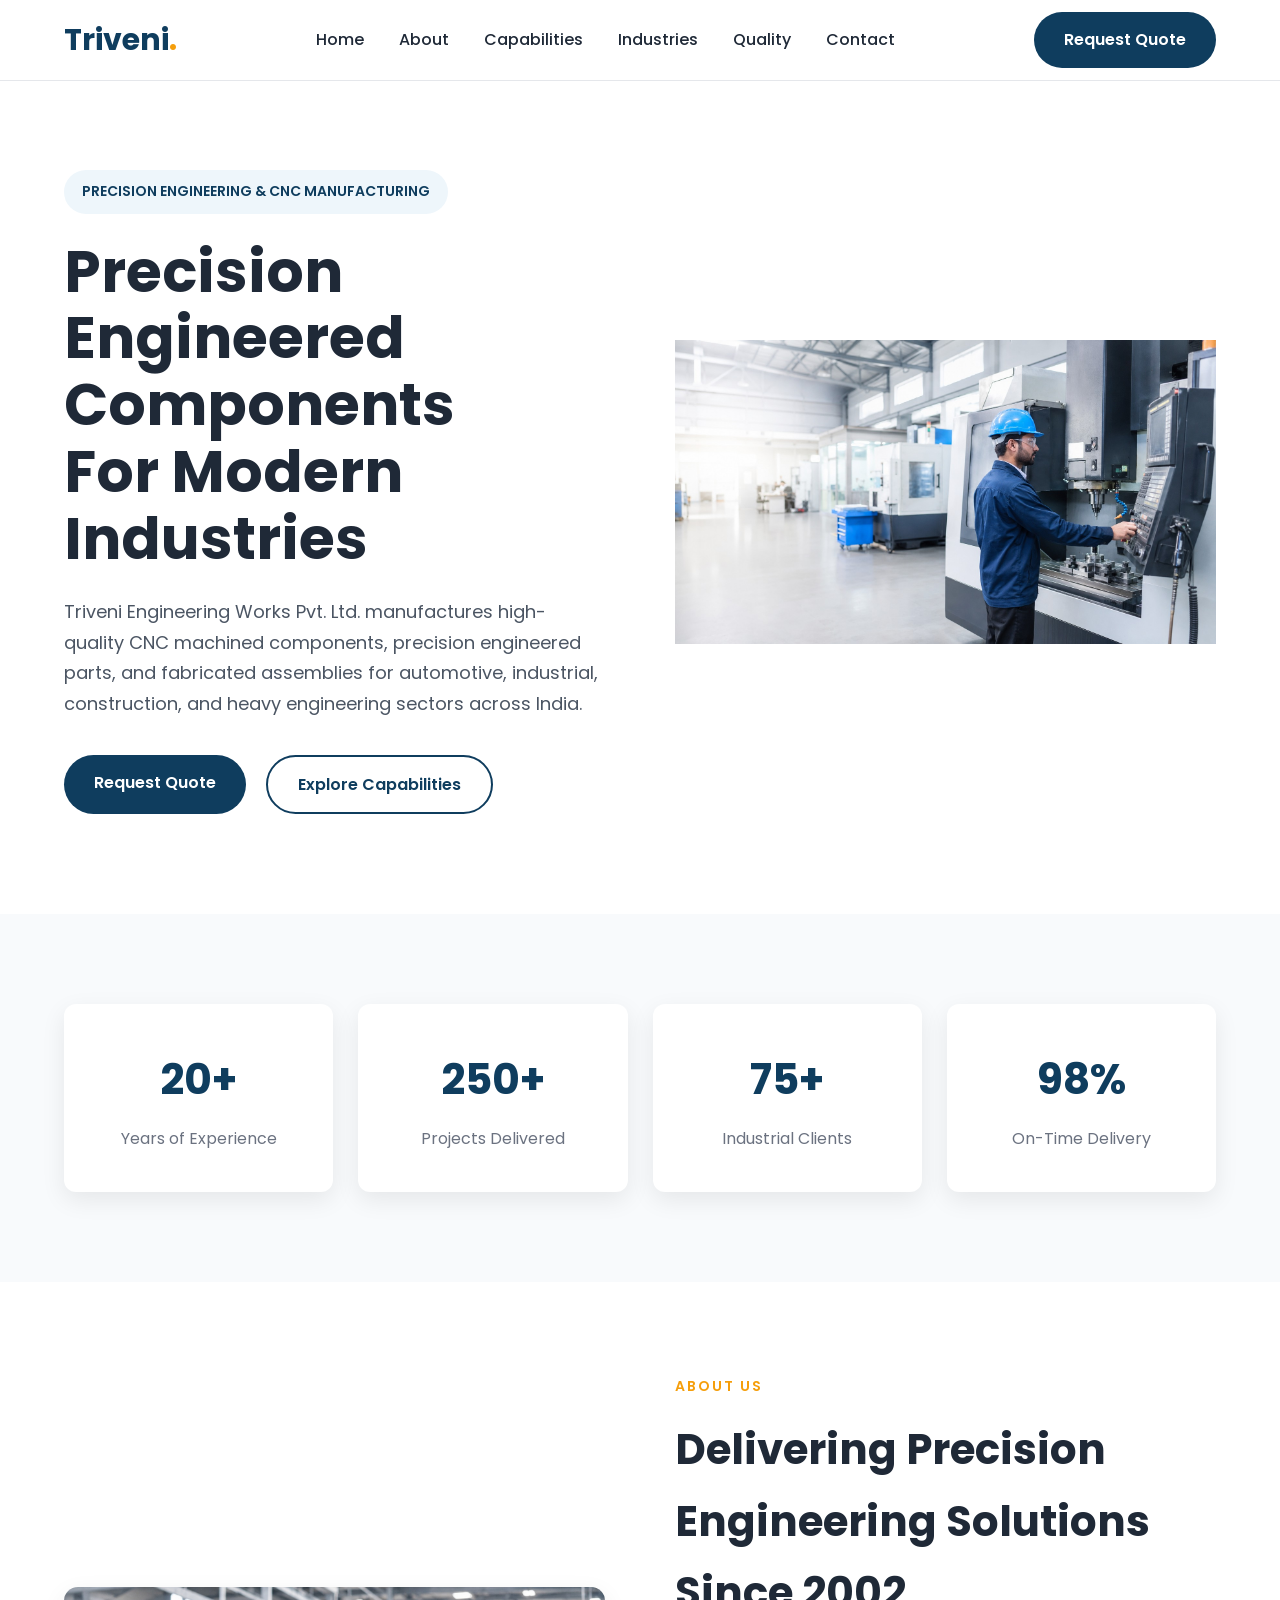
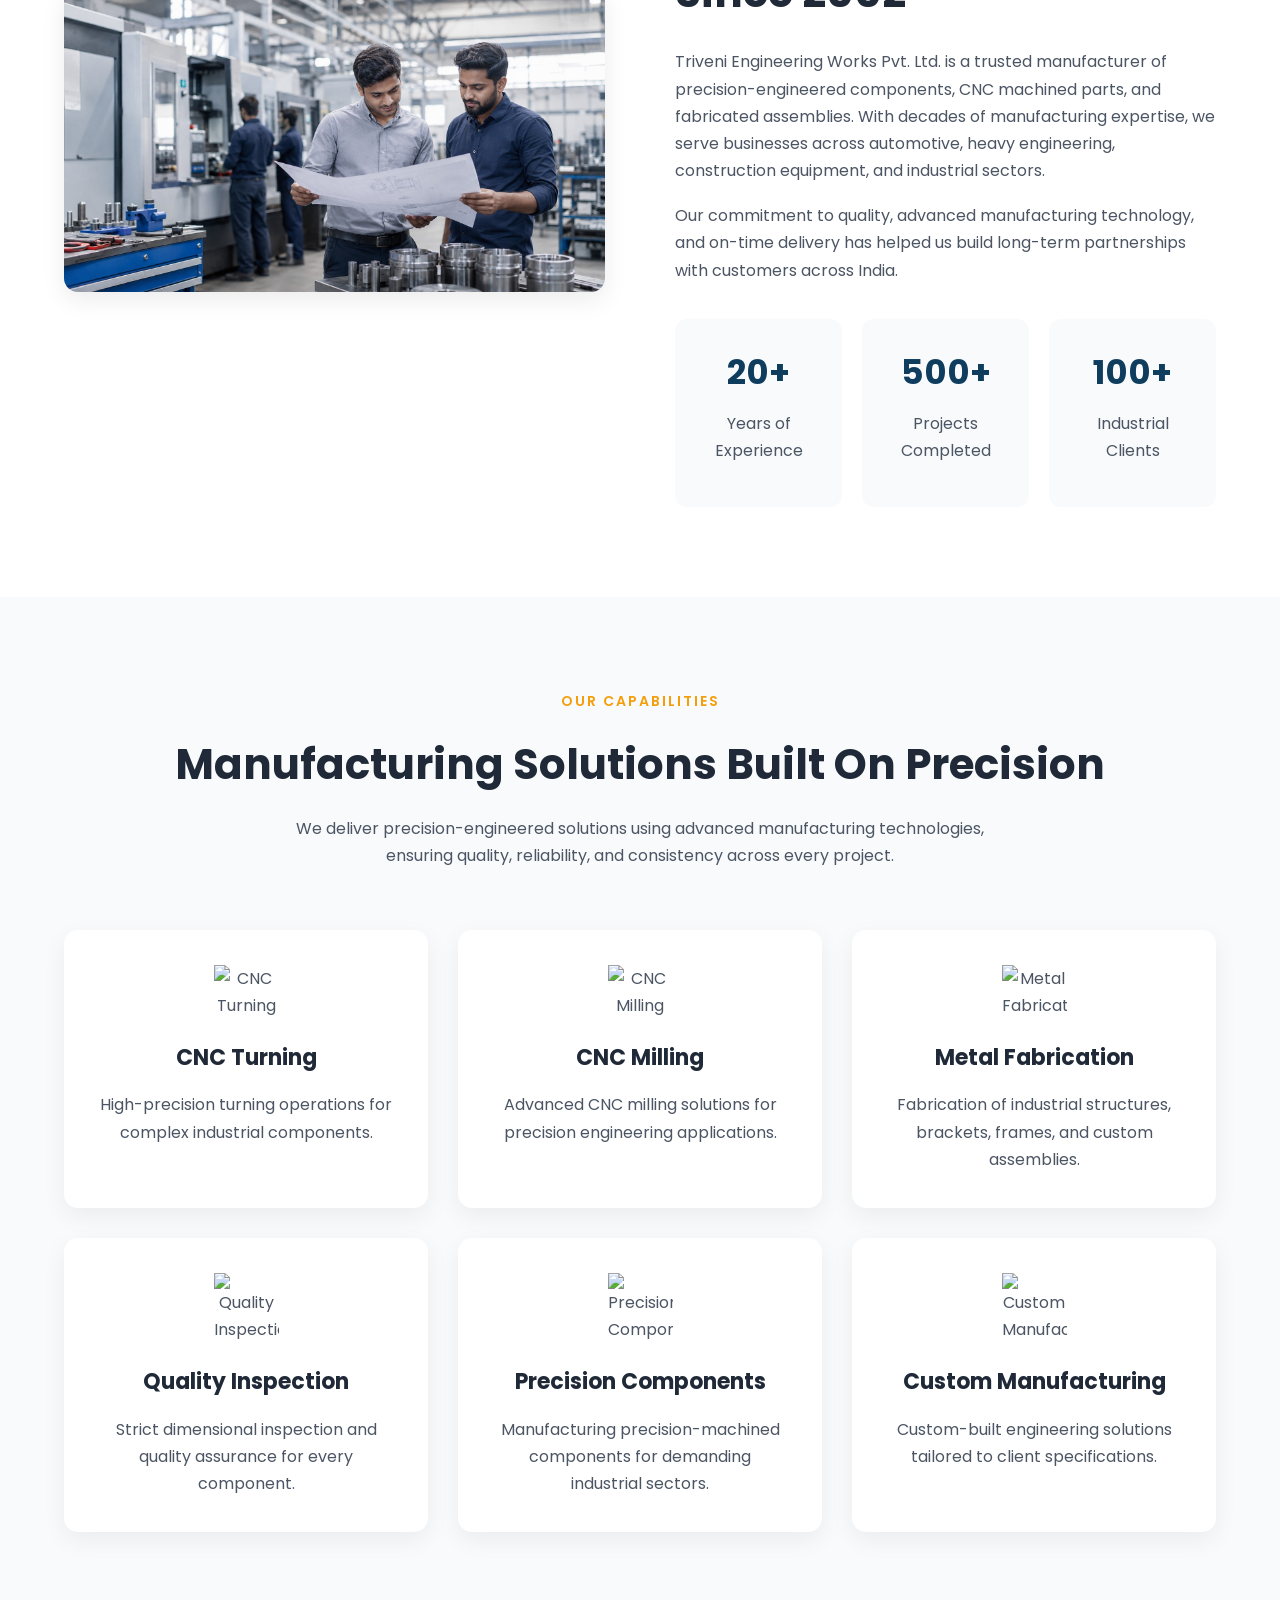
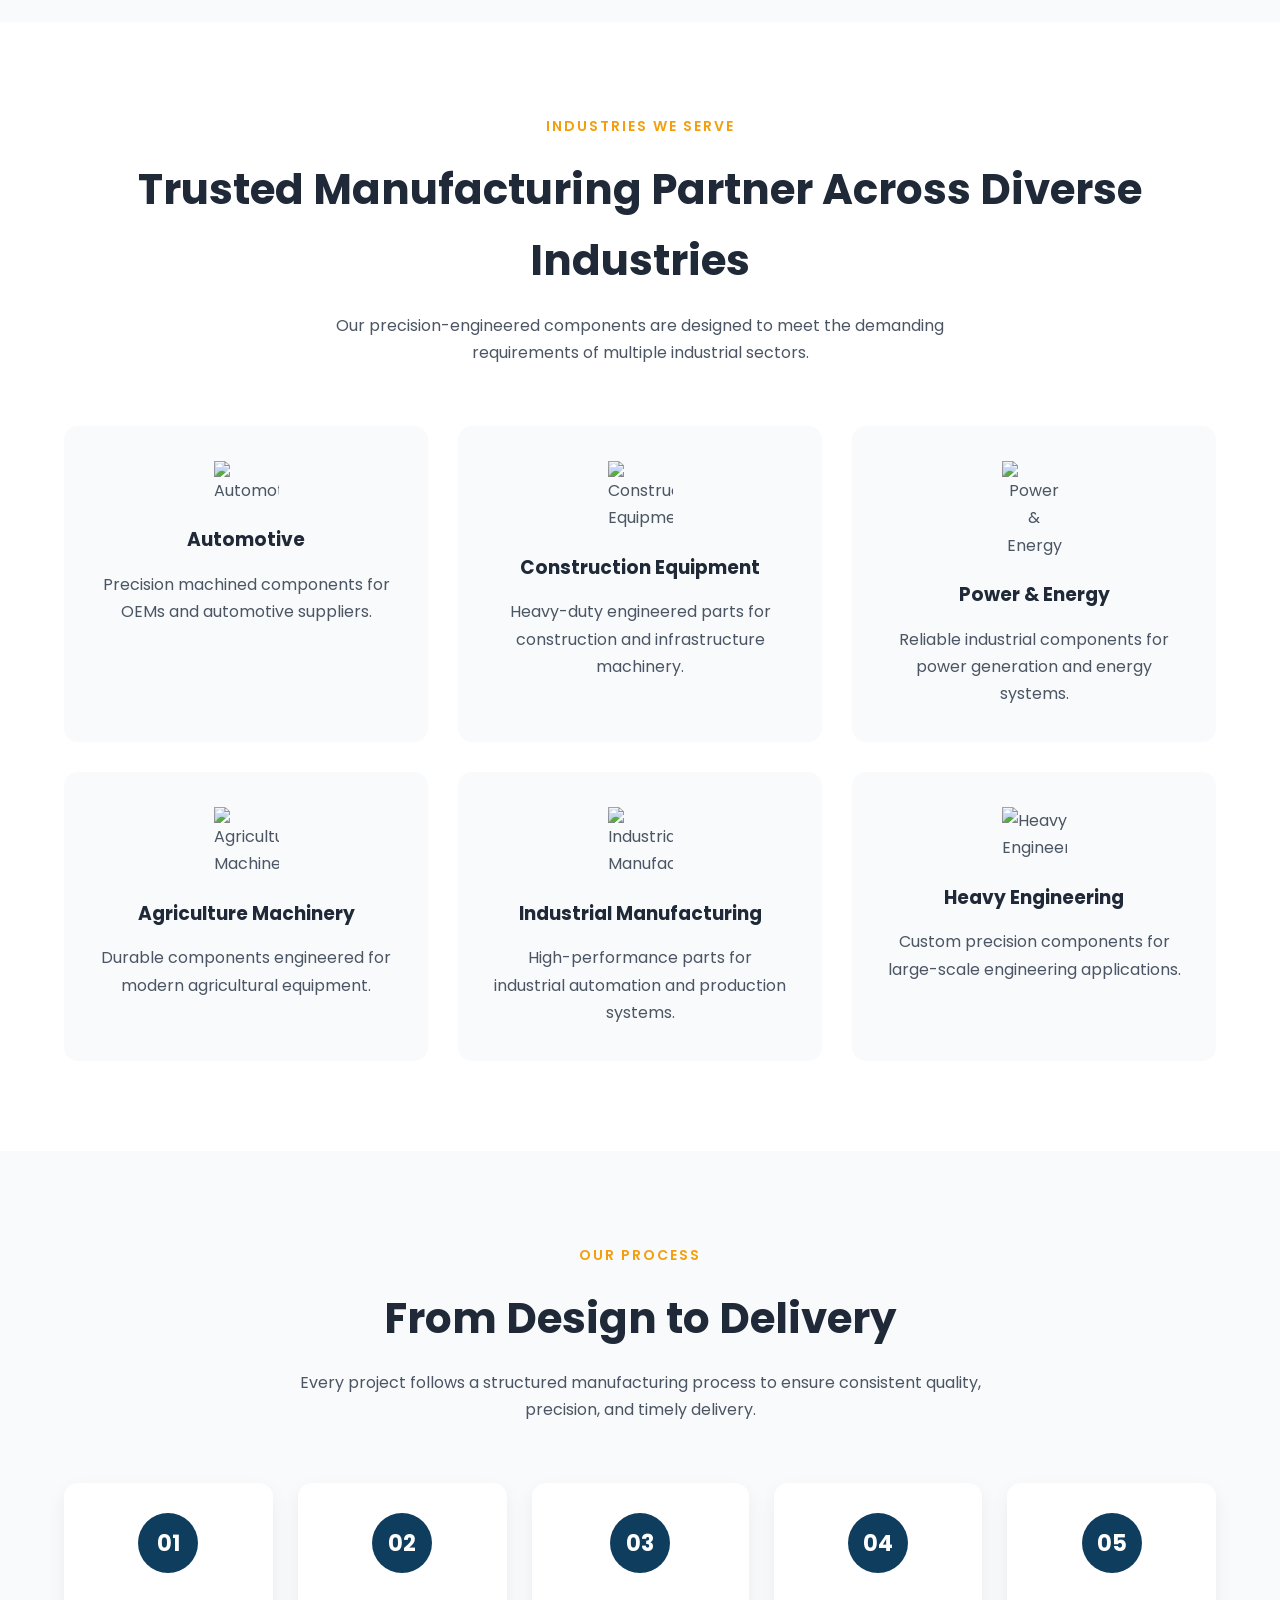
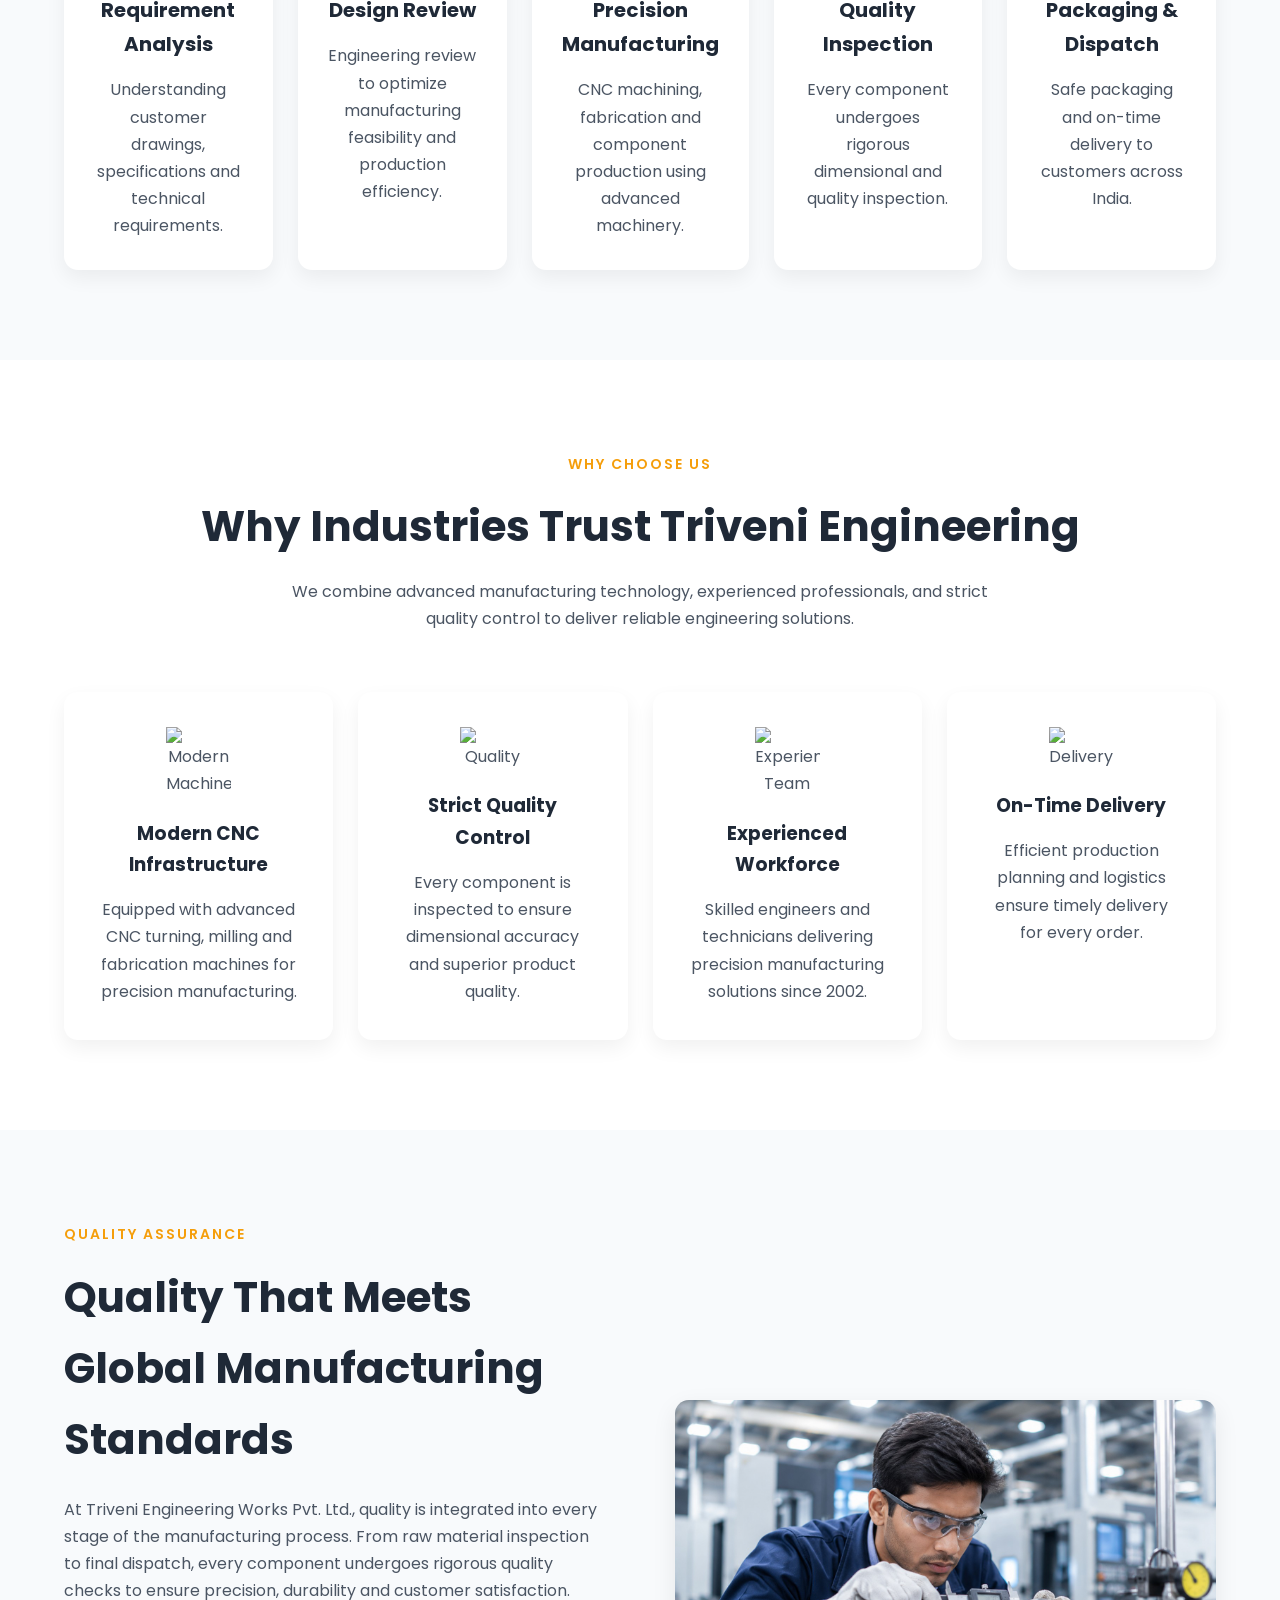
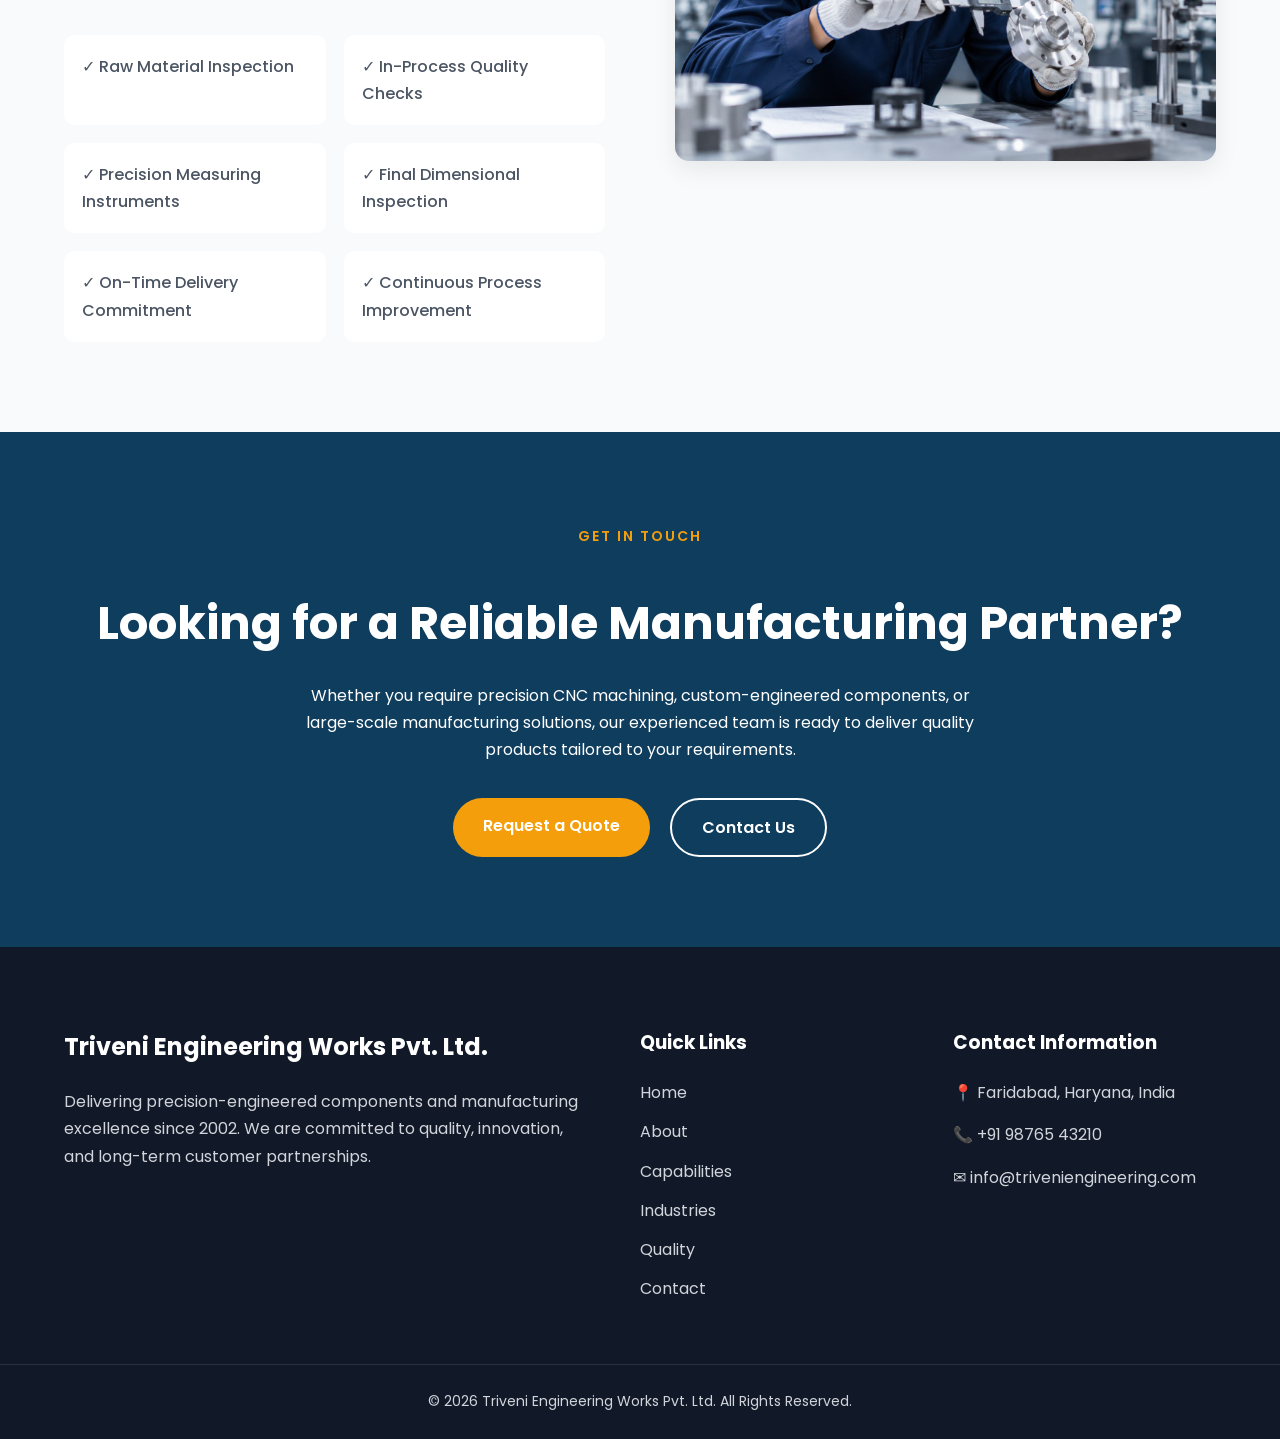
==== index.html @ db45e3f2 "Initial commit: project structure and homepage" ====
<!DOCTYPE html>
<html lang="en">

<head>

    <meta charset="UTF-8">
    <meta name="viewport" content="width=device-width, initial-scale=1.0">

    <title>Triveni Engineering Works Pvt. Ltd.</title>

    <link rel="stylesheet" href="css/variables.css">
    <link rel="stylesheet" href="css/style.css">
    <link rel="stylesheet" href="css/responsive.css">

    <link rel="preconnect" href="https://fonts.googleapis.com">
    <link rel="preconnect" href="https://fonts.gstatic.com" crossorigin>

    <link href="https://fonts.googleapis.com/css2?family=Poppins:wght@300;400;500;600;700;800&display=swap"
        rel="stylesheet">

</head>

<body>

    <!-- ================= NAVBAR ================= -->

    <header>

        <nav class="container navbar">

            <a href="#" class="logo">

                Triveni<span>.</span>

            </a>

            <ul class="nav-links">

                <li><a href="#">Home</a></li>

                <li><a href="#">About</a></li>

                <li><a href="#">Capabilities</a></li>

                <li><a href="#">Industries</a></li>

                <li><a href="#">Quality</a></li>

                <li><a href="#">Contact</a></li>

            </ul>

            <a href="#" class="btn">

                Request Quote

            </a>

        </nav>

    </header>

    <!-- ================= HERO ================= -->

    <section class="hero">

        <div class="container hero-container">

            <div class="hero-left">

                <span class="hero-tag">

                    PRECISION ENGINEERING & CNC MANUFACTURING

                </span>

                <h1>

                    Precision Engineered Components
                    <br>
                    For Modern Industries

                </h1>

                <p>

                    Triveni Engineering Works Pvt. Ltd. manufactures high-quality CNC machined components, precision engineered parts, and fabricated assemblies for automotive, industrial, construction, and heavy engineering sectors across India.

                </p>

                <div class="hero-buttons">

                    <a href="#" class="btn">

                        Request Quote

                    </a>

                    <a href="#" class="btn-outline">

                        Explore Capabilities

                    </a>

                </div>

            </div>

            <div class="hero-right">

                <img src="assets/images/hero.jpeg"
                    alt="Manufacturing Illustration">

            </div>

        </div>

    </section>
        <!-- ================= COMPANY STATS ================= -->

    <section class="stats">

        <div class="container">

            <div class="stats-grid">

                <div class="stat-card">

                    <h2>20+</h2>

                    <p>Years of Experience</p>

                </div>

                <div class="stat-card">

                    <h2>250+</h2>

                    <p>Projects Delivered</p>

                </div>

                <div class="stat-card">

                    <h2>75+</h2>

                    <p>Industrial Clients</p>

                </div>

                <div class="stat-card">

                    <h2>98%</h2>

                    <p>On-Time Delivery</p>

                </div>

            </div>

        </div>

    </section>
        <!-- ================= ABOUT ================= -->

    <section class="about">

        <div class="container about-container">

            <div class="about-image">

                <img src="assets/images/about.jpeg"
                    alt="Manufacturing Facility">

            </div>

            <div class="about-content">

                <span class="section-tag">

                    ABOUT US

                </span>

                <h2>

                    Delivering Precision Engineering Solutions Since 2002

                </h2>

                <p>

                    Triveni Engineering Works Pvt. Ltd. is a trusted manufacturer of precision-engineered components,
                    CNC machined parts, and fabricated assemblies. With decades of manufacturing expertise, we serve
                    businesses across automotive, heavy engineering, construction equipment, and industrial sectors.

                </p>

                <p>

                    Our commitment to quality, advanced manufacturing technology, and on-time delivery has helped us
                    build long-term partnerships with customers across India.

                </p>

                <div class="about-highlights">

                    <div class="highlight">

                        <h3>20+</h3>

                        <p>Years of Experience</p>

                    </div>

                    <div class="highlight">

                        <h3>500+</h3>

                        <p>Projects Completed</p>

                    </div>

                    <div class="highlight">

                        <h3>100+</h3>

                        <p>Industrial Clients</p>

                    </div>

                </div>

            </div>

        </div>

    </section>
        <!-- ================= CAPABILITIES ================= -->

    <section class="capabilities">

        <div class="container">

            <div class="section-heading">

                <span class="section-tag">

                    OUR CAPABILITIES

                </span>

                <h2>

                    Manufacturing Solutions Built On Precision

                </h2>

                <p>

                    We deliver precision-engineered solutions using advanced manufacturing technologies,
                    ensuring quality, reliability, and consistency across every project.

                </p>

            </div>

            <div class="capability-grid">

                <div class="capability-card">

                    <img src="assets/icons/cnc.svg" alt="CNC Turning">

                    <h3>CNC Turning</h3>

                    <p>

                        High-precision turning operations for complex industrial components.

                    </p>

                </div>

                <div class="capability-card">

                    <img src="assets/icons/milling.svg" alt="CNC Milling">

                    <h3>CNC Milling</h3>

                    <p>

                        Advanced CNC milling solutions for precision engineering applications.

                    </p>

                </div>

                <div class="capability-card">

                    <img src="assets/icons/fabrication.svg" alt="Metal Fabrication">

                    <h3>Metal Fabrication</h3>

                    <p>

                        Fabrication of industrial structures, brackets, frames, and custom assemblies.

                    </p>

                </div>

                <div class="capability-card">

                    <img src="assets/icons/inspection.svg" alt="Quality Inspection">

                    <h3>Quality Inspection</h3>

                    <p>

                        Strict dimensional inspection and quality assurance for every component.

                    </p>

                </div>

                <div class="capability-card">

                    <img src="assets/icons/components.svg" alt="Precision Components">

                    <h3>Precision Components</h3>

                    <p>

                        Manufacturing precision-machined components for demanding industrial sectors.

                    </p>

                </div>

                <div class="capability-card">

                    <img src="assets/icons/custom.svg" alt="Custom Manufacturing">

                    <h3>Custom Manufacturing</h3>

                    <p>

                        Custom-built engineering solutions tailored to client specifications.

                    </p>

                </div>

            </div>

        </div>

    </section>
        <!-- ================= INDUSTRIES ================= -->

    <section class="industries">

        <div class="container">

            <div class="section-heading">

                <span class="section-tag">

                    INDUSTRIES WE SERVE

                </span>

                <h2>

                    Trusted Manufacturing Partner Across Diverse Industries

                </h2>

                <p>

                    Our precision-engineered components are designed to meet the demanding requirements of multiple industrial sectors.

                </p>

            </div>

            <div class="industry-grid">

                <div class="industry-card">

                    <img src="assets/icons/automotive.svg" alt="Automotive">

                    <h3>Automotive</h3>

                    <p>

                        Precision machined components for OEMs and automotive suppliers.

                    </p>

                </div>

                <div class="industry-card">

                    <img src="assets/icons/construction.svg" alt="Construction Equipment">

                    <h3>Construction Equipment</h3>

                    <p>

                        Heavy-duty engineered parts for construction and infrastructure machinery.

                    </p>

                </div>

                <div class="industry-card">

                    <img src="assets/icons/power.svg" alt="Power & Energy">

                    <h3>Power & Energy</h3>

                    <p>

                        Reliable industrial components for power generation and energy systems.

                    </p>

                </div>

                <div class="industry-card">

                    <img src="assets/icons/agriculture.svg" alt="Agriculture Machinery">

                    <h3>Agriculture Machinery</h3>

                    <p>

                        Durable components engineered for modern agricultural equipment.

                    </p>

                </div>

                <div class="industry-card">

                    <img src="assets/icons/industrial.svg" alt="Industrial Manufacturing">

                    <h3>Industrial Manufacturing</h3>

                    <p>

                        High-performance parts for industrial automation and production systems.

                    </p>

                </div>

                <div class="industry-card">

                    <img src="assets/icons/engineering.svg" alt="Heavy Engineering">

                    <h3>Heavy Engineering</h3>

                    <p>

                        Custom precision components for large-scale engineering applications.

                    </p>

                </div>

            </div>

        </div>

    </section>
        <!-- ================= MANUFACTURING PROCESS ================= -->

    <section class="process">

        <div class="container">

            <div class="section-heading">

                <span class="section-tag">

                    OUR PROCESS

                </span>

                <h2>

                    From Design to Delivery

                </h2>

                <p>

                    Every project follows a structured manufacturing process to ensure consistent quality, precision, and timely delivery.

                </p>

            </div>

            <div class="process-grid">

                <div class="process-card">

                    <div class="process-number">

                        01

                    </div>

                    <h3>

                        Requirement Analysis

                    </h3>

                    <p>

                        Understanding customer drawings, specifications and technical requirements.

                    </p>

                </div>

                <div class="process-card">

                    <div class="process-number">

                        02

                    </div>

                    <h3>

                        Design Review

                    </h3>

                    <p>

                        Engineering review to optimize manufacturing feasibility and production efficiency.

                    </p>

                </div>

                <div class="process-card">

                    <div class="process-number">

                        03

                    </div>

                    <h3>

                        Precision Manufacturing

                    </h3>

                    <p>

                        CNC machining, fabrication and component production using advanced machinery.

                    </p>

                </div>

                <div class="process-card">

                    <div class="process-number">

                        04

                    </div>

                    <h3>

                        Quality Inspection

                    </h3>

                    <p>

                        Every component undergoes rigorous dimensional and quality inspection.

                    </p>

                </div>

                <div class="process-card">

                    <div class="process-number">

                        05

                    </div>

                    <h3>

                        Packaging & Dispatch

                    </h3>

                    <p>

                        Safe packaging and on-time delivery to customers across India.

                    </p>

                </div>

            </div>

        </div>

    </section>
        <!-- ================= WHY CHOOSE TRIVENI ================= -->

    <section class="why-choose">

        <div class="container">

            <div class="section-heading">

                <span class="section-tag">

                    WHY CHOOSE US

                </span>

                <h2>

                    Why Industries Trust Triveni Engineering

                </h2>

                <p>

                    We combine advanced manufacturing technology, experienced professionals,
                    and strict quality control to deliver reliable engineering solutions.

                </p>

            </div>

            <div class="why-grid">

                <div class="why-card">

                    <img src="assets/icons/cnc-machine.svg" alt="Modern Machinery">

                    <h3>Modern CNC Infrastructure</h3>

                    <p>

                        Equipped with advanced CNC turning, milling and fabrication machines
                        for precision manufacturing.

                    </p>

                </div>

                <div class="why-card">

                    <img src="assets/icons/quality.svg" alt="Quality">

                    <h3>Strict Quality Control</h3>

                    <p>

                        Every component is inspected to ensure dimensional accuracy
                        and superior product quality.

                    </p>

                </div>

                <div class="why-card">

                    <img src="assets/icons/team.svg" alt="Experienced Team">

                    <h3>Experienced Workforce</h3>

                    <p>

                        Skilled engineers and technicians delivering precision
                        manufacturing solutions since 2002.

                    </p>

                </div>

                <div class="why-card">

                    <img src="assets/icons/delivery.svg" alt="Delivery">

                    <h3>On-Time Delivery</h3>

                    <p>

                        Efficient production planning and logistics ensure timely
                        delivery for every order.

                    </p>

                </div>

            </div>

        </div>

    </section>
        <!-- ================= QUALITY ASSURANCE ================= -->

    <section class="quality">

        <div class="container quality-container">

            <div class="quality-content">

                <span class="section-tag">

                    QUALITY ASSURANCE

                </span>

                <h2>

                    Quality That Meets Global Manufacturing Standards

                </h2>

                <p>

                    At Triveni Engineering Works Pvt. Ltd., quality is integrated into every stage of the manufacturing process. From raw material inspection to final dispatch, every component undergoes rigorous quality checks to ensure precision, durability and customer satisfaction.

                </p>

                <div class="quality-list">

                    <div class="quality-item">

                        ✓ Raw Material Inspection

                    </div>

                    <div class="quality-item">

                        ✓ In-Process Quality Checks

                    </div>

                    <div class="quality-item">

                        ✓ Precision Measuring Instruments

                    </div>

                    <div class="quality-item">

                        ✓ Final Dimensional Inspection

                    </div>

                    <div class="quality-item">

                        ✓ On-Time Delivery Commitment

                    </div>

                    <div class="quality-item">

                        ✓ Continuous Process Improvement

                    </div>

                </div>

            </div>

            <div class="quality-image">

                <img src="assets/images/quality.jpeg"
                    alt="Quality Inspection">

            </div>

        </div>

    </section>
        <!-- ================= CALL TO ACTION ================= -->

    <section class="cta">

        <div class="container">

            <div class="cta-content">

                <span class="section-tag">

                    GET IN TOUCH

                </span>

                <h2>

                    Looking for a Reliable Manufacturing Partner?

                </h2>

                <p>

                    Whether you require precision CNC machining, custom-engineered components, or large-scale manufacturing solutions, our experienced team is ready to deliver quality products tailored to your requirements.

                </p>

                <div class="cta-buttons">

                    <a href="#" class="btn">

                        Request a Quote

                    </a>

                    <a href="#" class="btn-outline">

                        Contact Us

                    </a>

                </div>

            </div>

        </div>

    </section>
        <!-- ================= FOOTER ================= -->

    <footer>

        <div class="container footer-container">

            <div class="footer-about">

                <h2>

                    Triveni Engineering Works Pvt. Ltd.

                </h2>

                <p>

                    Delivering precision-engineered components and manufacturing excellence since 2002. We are committed to quality, innovation, and long-term customer partnerships.

                </p>

            </div>

            <div class="footer-links">

                <h3>

                    Quick Links

                </h3>

                <ul>

                    <li><a href="#">Home</a></li>

                    <li><a href="#">About</a></li>

                    <li><a href="#">Capabilities</a></li>

                    <li><a href="#">Industries</a></li>

                    <li><a href="#">Quality</a></li>

                    <li><a href="#">Contact</a></li>

                </ul>

            </div>

            <div class="footer-contact">

                <h3>

                    Contact Information

                </h3>

                <p>

                    📍 Faridabad, Haryana, India

                </p>

                <p>

                    📞 +91 98765 43210

                </p>

                <p>

                    ✉ info@triveniengineering.com

                </p>

            </div>

        </div>

        <div class="footer-bottom">

            <p>

                © 2026 Triveni Engineering Works Pvt. Ltd. All Rights Reserved.

            </p>

        </div>

    </footer>

    <script src="js/script.js"></script>
    <script src="js/animations.js"></script>

</body>

</html>

</body>

</html>
---- css/variables.css ----
:root{

    /* Colors */

    --primary:#0F3D5E;

    --secondary:#1F2937;

    --accent:#F59E0B;

    --light:#F8FAFC;

    --white:#FFFFFF;

    --text:#4B5563;

    --border:#E5E7EB;

    /* Typography */

    --font:'Poppins',sans-serif;

    /* Container */

    --container-width:1200px;

    /* Spacing */

    --section-padding:100px 0;

    /* Radius */

    --radius:14px;

    /* Shadow */

    --shadow:0 10px 30px rgba(0,0,0,.08);

    /* Transition */

    --transition:.35s ease;

}
---- css/style.css ----
*{
    margin:0;
    padding:0;
    box-sizing:border-box;
}

html{
    scroll-behavior:smooth;
}

body{
    font-family:"Poppins",sans-serif;
    background:#fff;
    color:#4b5563;
    line-height:1.7;
}

img{
    width:100%;
    display:block;
}

a{
    text-decoration:none;
}

ul{
    list-style:none;
}

.container{
    width:90%;
    max-width:1200px;
    margin:auto;
}

section{
    padding:90px 0;
}

.section-tag{
    color:#f59e0b;
    font-size:14px;
    font-weight:600;
    letter-spacing:2px;
    text-transform:uppercase;
    display:inline-block;
    margin-bottom:15px;
}

.section-heading{
    text-align:center;
    margin-bottom:60px;
}

.section-heading h2{
    font-size:42px;
    color:#1f2937;
    margin-bottom:15px;
}

.section-heading p{
    max-width:700px;
    margin:auto;
}

header{
    position:fixed;
    top:0;
    left:0;
    width:100%;
    background:#fff;
    border-bottom:1px solid #e5e7eb;
    z-index:1000;
}

.navbar{
    height:80px;
    display:flex;
    justify-content:space-between;
    align-items:center;
}

.logo{
    font-size:30px;
    font-weight:700;
    color:#0f3d5e;
}

.logo span{
    color:#f59e0b;
}

.nav-links{
    display:flex;
    gap:35px;
}

.nav-links a{
    color:#1f2937;
    font-weight:500;
    transition:.3s;
}

.nav-links a:hover{
    color:#0f3d5e;
}

.btn{
    display:inline-block;
    padding:14px 30px;
    background:#0f3d5e;
    color:#fff;
    border-radius:40px;
    transition:.3s;
    font-weight:600;
}

.btn:hover{
    background:#0b2e46;
}

.btn-outline{
    display:inline-block;
    padding:14px 30px;
    border:2px solid #0f3d5e;
    color:#0f3d5e;
    border-radius:40px;
    transition:.3s;
    font-weight:600;
}

.btn-outline:hover{
    background:#0f3d5e;
    color:#fff;
}

.hero{
    padding:170px 0 100px;
}

.hero-container{
    display:grid;
    grid-template-columns:repeat(2,1fr);
    gap:70px;
    align-items:center;
}

.hero-tag{
    display:inline-block;
    padding:10px 18px;
    background:#eef6fb;
    color:#0f3d5e;
    border-radius:30px;
    font-size:14px;
    font-weight:600;
    margin-bottom:25px;
}

.hero h1{
    font-size:58px;
    line-height:1.15;
    color:#1f2937;
    margin-bottom:25px;
}

.hero p{
    font-size:18px;
    margin-bottom:35px;
}

.hero-buttons{
    display:flex;
    gap:20px;
}

.hero-right{
    display:flex;
    justify-content:center;
}

.hero-right img{
    max-width:560px;
}

.stats{
    background:#f8fafc;
}

.stats-grid{
    display:grid;
    grid-template-columns:repeat(4,1fr);
    gap:25px;
}

.stat-card{
    background:#fff;
    padding:40px;
    text-align:center;
    border-radius:12px;
    box-shadow:0 8px 25px rgba(0,0,0,.08);
}

.stat-card h2{
    color:#0f3d5e;
    font-size:42px;
    margin-bottom:10px;
}

.stat-card p{
    color:#6b7280;
}
.about{
    background:#fff;
}

.about-container{
    display:grid;
    grid-template-columns:repeat(2,1fr);
    gap:70px;
    align-items:center;
}

.about-image img{
    border-radius:14px;
    box-shadow:0 8px 25px rgba(0,0,0,.08);
}

.about-content h2{
    font-size:42px;
    color:#1f2937;
    margin-bottom:20px;
}

.about-content p{
    margin-bottom:18px;
}

.about-highlights{
    display:grid;
    grid-template-columns:repeat(3,1fr);
    gap:20px;
    margin-top:35px;
}

.highlight{
    background:#f8fafc;
    padding:25px;
    border-radius:12px;
    text-align:center;
}

.highlight h3{
    font-size:34px;
    color:#0f3d5e;
    margin-bottom:8px;
}

.capabilities{
    background:#f8fafc;
}

.capability-grid{
    display:grid;
    grid-template-columns:repeat(3,1fr);
    gap:30px;
}

.capability-card{
    background:#fff;
    padding:35px;
    border-radius:14px;
    text-align:center;
    transition:.3s;
    box-shadow:0 8px 25px rgba(0,0,0,.06);
}

.capability-card:hover{
    transform:translateY(-8px);
}

.capability-card img{
    width:65px;
    margin:0 auto 20px;
}

.capability-card h3{
    color:#1f2937;
    margin-bottom:15px;
    font-size:22px;
}

.industries{
    background:#fff;
}

.industry-grid{
    display:grid;
    grid-template-columns:repeat(3,1fr);
    gap:30px;
}

.industry-card{
    background:#f8fafc;
    padding:35px;
    border-radius:14px;
    transition:.3s;
    text-align:center;
}

.industry-card:hover{
    background:#0f3d5e;
    color:#fff;
}

.industry-card:hover h3,
.industry-card:hover p{
    color:#fff;
}

.industry-card img{
    width:65px;
    margin:0 auto 20px;
}

.industry-card h3{
    color:#1f2937;
    margin-bottom:15px;
    transition:.3s;
}

.industry-card p{
    transition:.3s;
}
.process{
    background:#f8fafc;
}

.process-grid{
    display:grid;
    grid-template-columns:repeat(5,1fr);
    gap:25px;
}

.process-card{
    background:#fff;
    padding:30px;
    border-radius:14px;
    text-align:center;
    box-shadow:0 8px 20px rgba(0,0,0,.06);
    transition:.3s;
}

.process-card:hover{
    transform:translateY(-8px);
}

.process-number{
    width:60px;
    height:60px;
    margin:0 auto 20px;
    border-radius:50%;
    background:#0f3d5e;
    color:#fff;
    display:flex;
    justify-content:center;
    align-items:center;
    font-size:22px;
    font-weight:700;
}

.process-card h3{
    font-size:20px;
    color:#1f2937;
    margin-bottom:15px;
}

.why-grid{
    display:grid;
    grid-template-columns:repeat(4,1fr);
    gap:25px;
}

.why-card{
    background:#fff;
    padding:35px;
    border-radius:14px;
    text-align:center;
    box-shadow:0 8px 20px rgba(0,0,0,.06);
    transition:.3s;
}

.why-card:hover{
    transform:translateY(-8px);
}

.why-card img{
    width:65px;
    margin:0 auto 20px;
}

.why-card h3{
    color:#1f2937;
    margin-bottom:15px;
}

.quality{
    background:#f8fafc;
}

.quality-container{
    display:grid;
    grid-template-columns:repeat(2,1fr);
    gap:70px;
    align-items:center;
}

.quality-image img{
    border-radius:14px;
    box-shadow:0 8px 25px rgba(0,0,0,.08);
}

.quality-content h2{
    font-size:42px;
    color:#1f2937;
    margin-bottom:20px;
}

.quality-content p{
    margin-bottom:30px;
}

.quality-list{
    display:grid;
    grid-template-columns:repeat(2,1fr);
    gap:18px;
}

.quality-item{
    background:#fff;
    padding:18px;
    border-radius:10px;
    font-weight:500;
}

.cta{
    background:#0f3d5e;
    color:#fff;
    text-align:center;
}

.cta h2{
    font-size:46px;
    margin:20px 0;
}

.cta p{
    max-width:700px;
    margin:0 auto 35px;
}

.cta-buttons{
    display:flex;
    justify-content:center;
    gap:20px;
}

.cta .btn{
    background:#f59e0b;
}

.cta .btn:hover{
    background:#d97706;
}

.cta .btn-outline{
    border:2px solid #fff;
    color:#fff;
}

.cta .btn-outline:hover{
    background:#fff;
    color:#0f3d5e;
}

footer{
    background:#111827;
    color:#d1d5db;
    padding-top:80px;
}

.footer-container{
    display:grid;
    grid-template-columns:2fr 1fr 1fr;
    gap:50px;
    padding-bottom:50px;
}

.footer-about h2{
    color:#fff;
    margin-bottom:20px;
}

.footer-links h3,
.footer-contact h3{
    color:#fff;
    margin-bottom:20px;
}

.footer-links ul li{
    margin-bottom:12px;
}

.footer-links a{
    color:#d1d5db;
    transition:.3s;
}

.footer-links a:hover{
    color:#fff;
}

.footer-contact p{
    margin-bottom:15px;
}

.footer-bottom{
    border-top:1px solid rgba(255,255,255,.1);
    text-align:center;
    padding:25px 0;
    font-size:14px;
}
@media(max-width:1100px){

    .hero-container,
    .about-container,
    .quality-container{
        grid-template-columns:1fr;
        text-align:center;
    }

    .hero-buttons{
        justify-content:center;
    }

    .hero-right{
        margin-top:40px;
    }

    .about-highlights{
        grid-template-columns:repeat(3,1fr);
    }

    .capability-grid,
    .industry-grid{
        grid-template-columns:repeat(2,1fr);
    }

    .why-grid{
        grid-template-columns:repeat(2,1fr);
    }

    .process-grid{
        grid-template-columns:repeat(2,1fr);
    }

    .footer-container{
        grid-template-columns:1fr;
        text-align:center;
    }

}

@media(max-width:768px){

    .navbar{
        flex-direction:column;
        height:auto;
        padding:20px 0;
        gap:20px;
    }

    .nav-links{
        flex-direction:column;
        gap:15px;
        text-align:center;
    }

    .hero{
        padding:140px 0 70px;
    }

    .hero h1{
        font-size:42px;
    }

    .hero p{
        font-size:16px;
    }

    .hero-buttons{
        flex-direction:column;
    }

    .stats-grid,
    .about-highlights,
    .capability-grid,
    .industry-grid,
    .process-grid,
    .why-grid,
    .quality-list{
        grid-template-columns:1fr;
    }

    .section-heading h2{
        font-size:34px;
    }

    .about-content h2,
    .quality-content h2{
        font-size:34px;
    }

    .cta h2{
        font-size:34px;
    }

    .cta-buttons{
        flex-direction:column;
        align-items:center;
    }

}

@media(max-width:480px){

    .container{
        width:92%;
    }

    .logo{
        font-size:24px;
    }

    .hero h1{
        font-size:34px;
    }

    .section-heading h2{
        font-size:28px;
    }

    .btn,
    .btn-outline{
        width:100%;
        text-align:center;
    }

    .stat-card,
    .capability-card,
    .industry-card,
    .process-card,
    .why-card{
        padding:25px;
    }

}
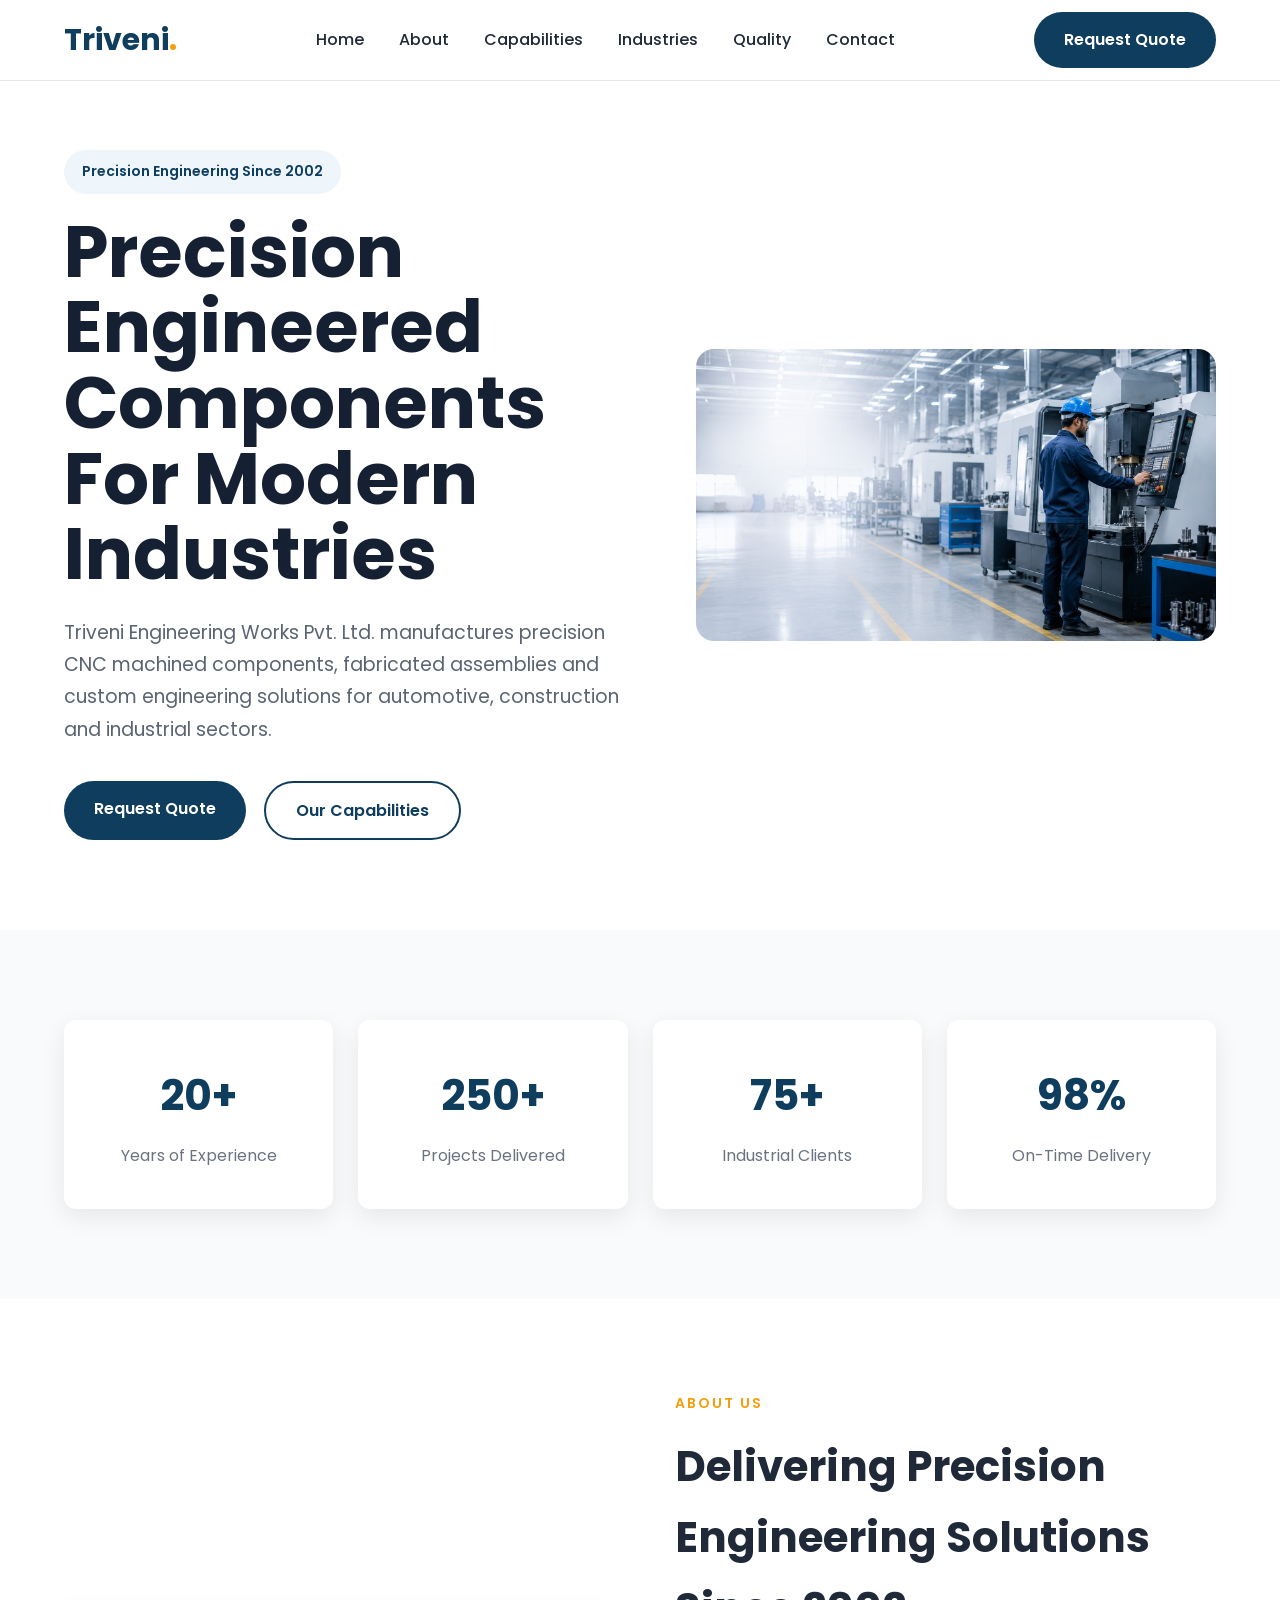
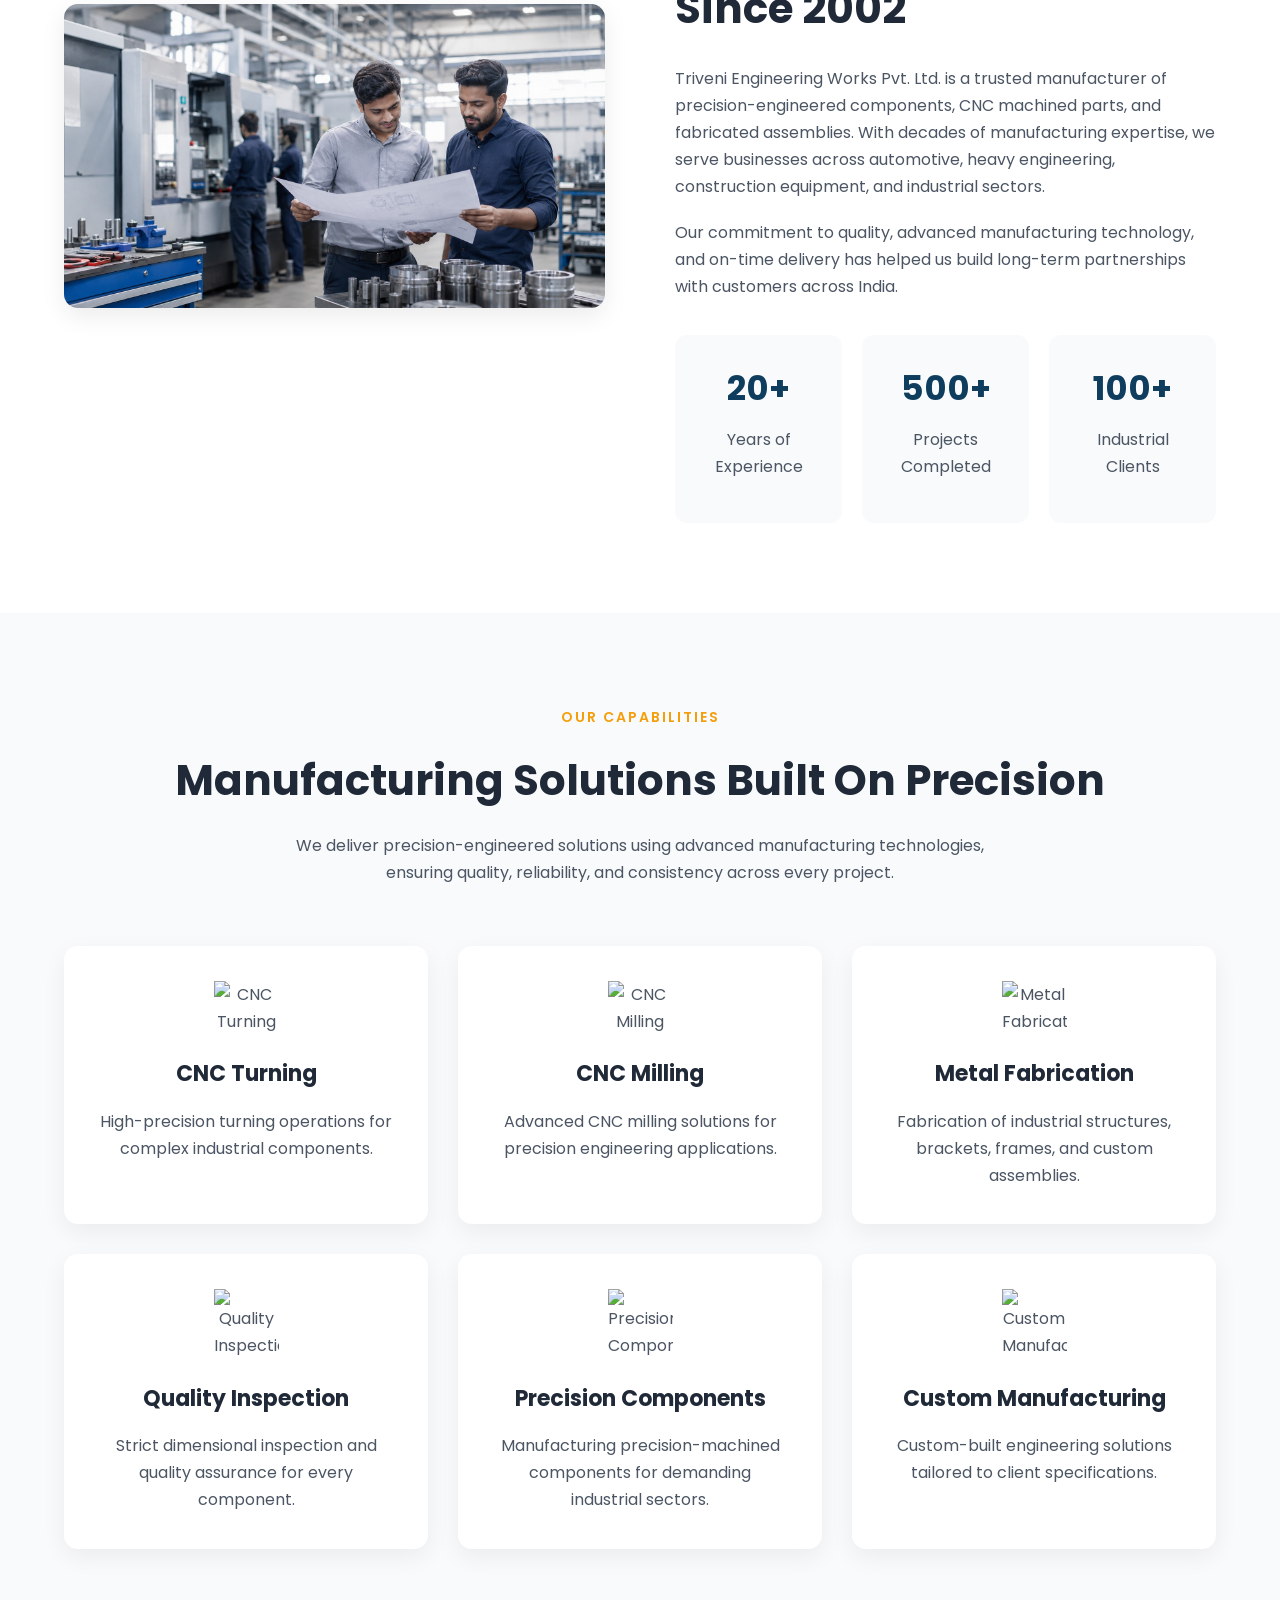
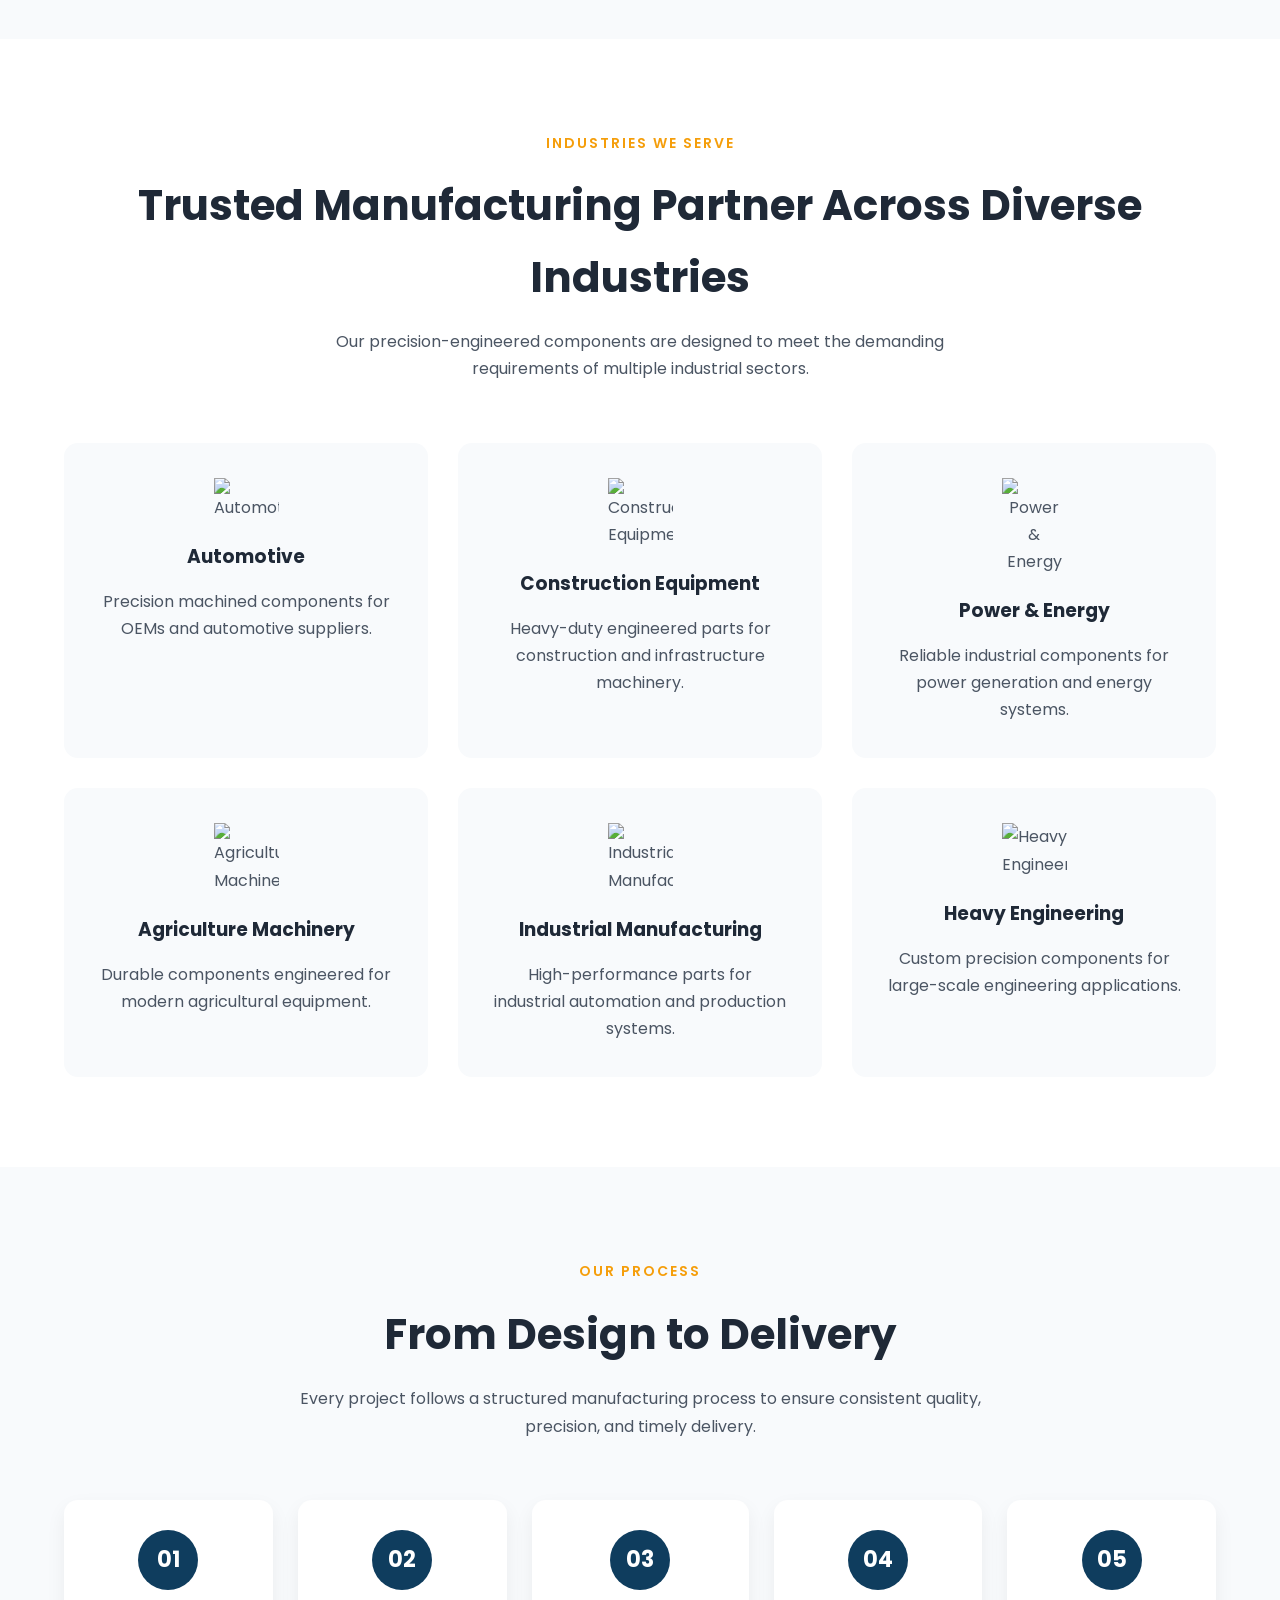
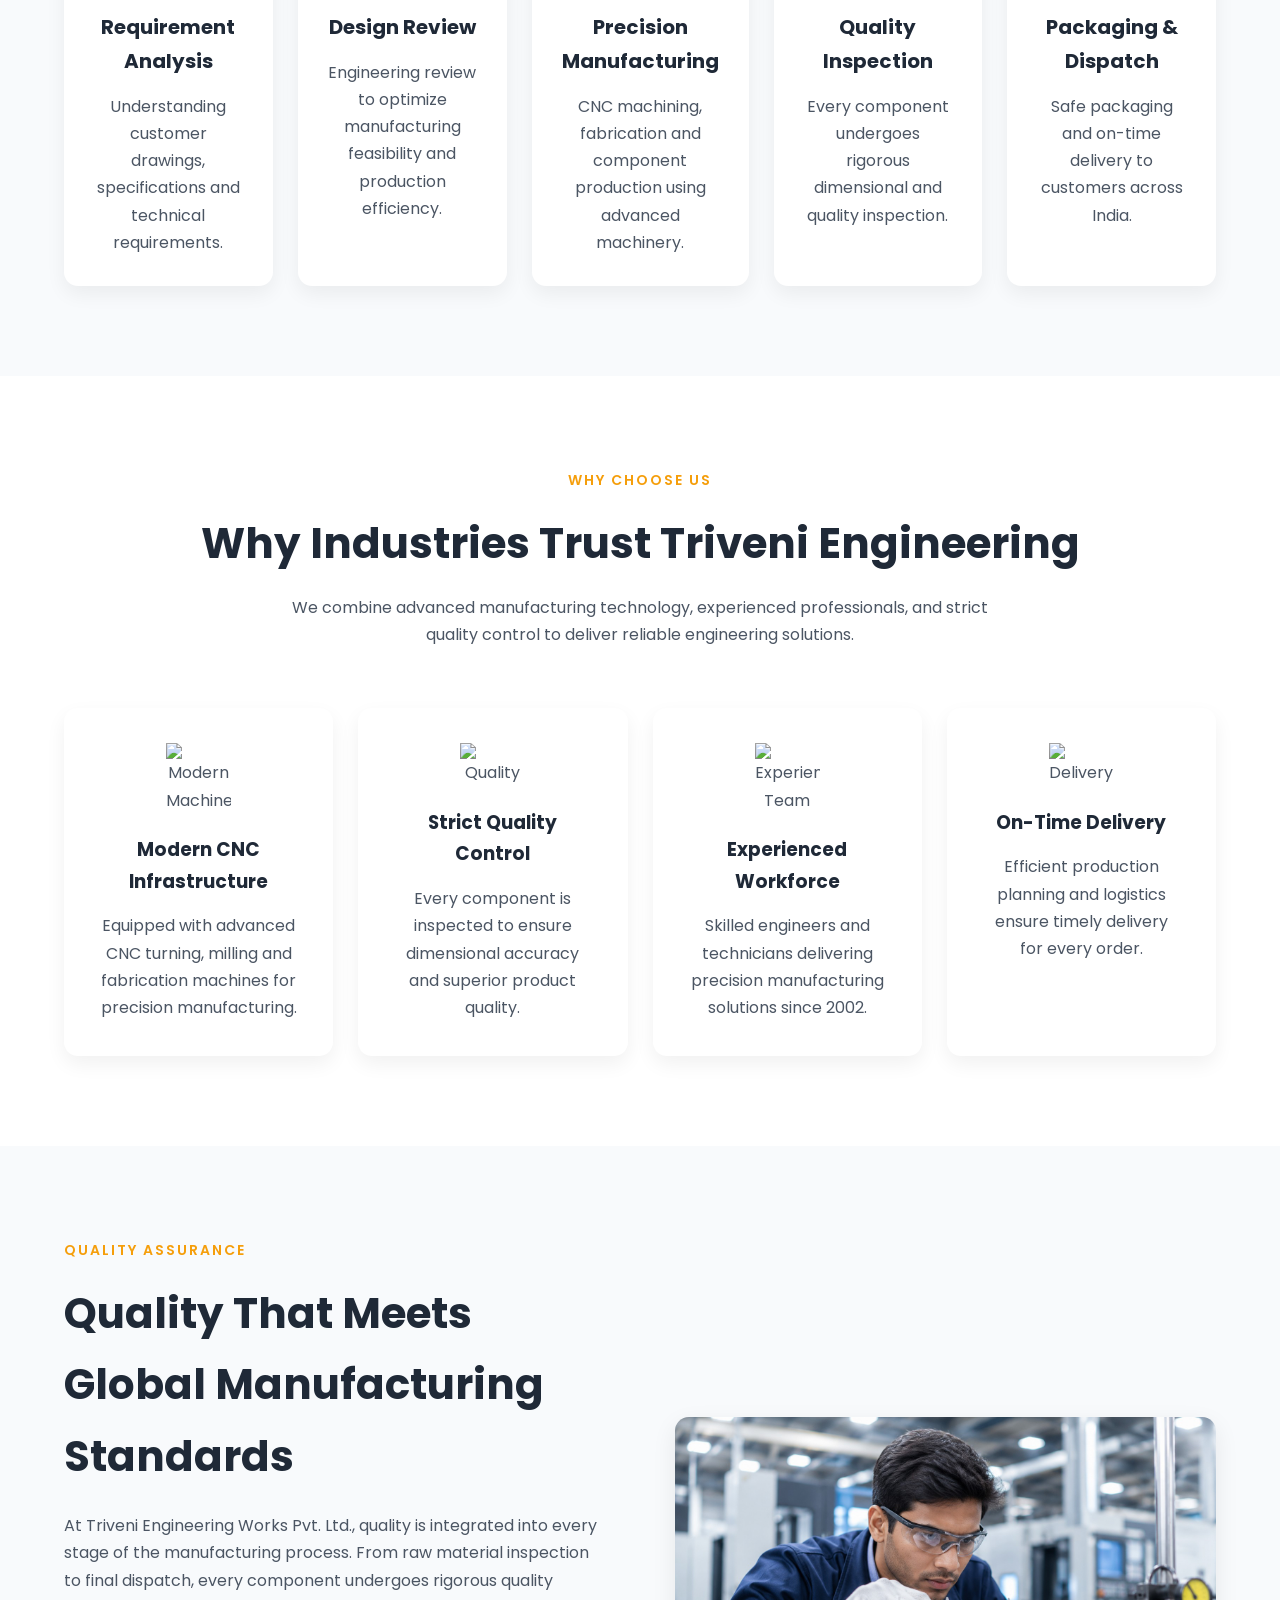
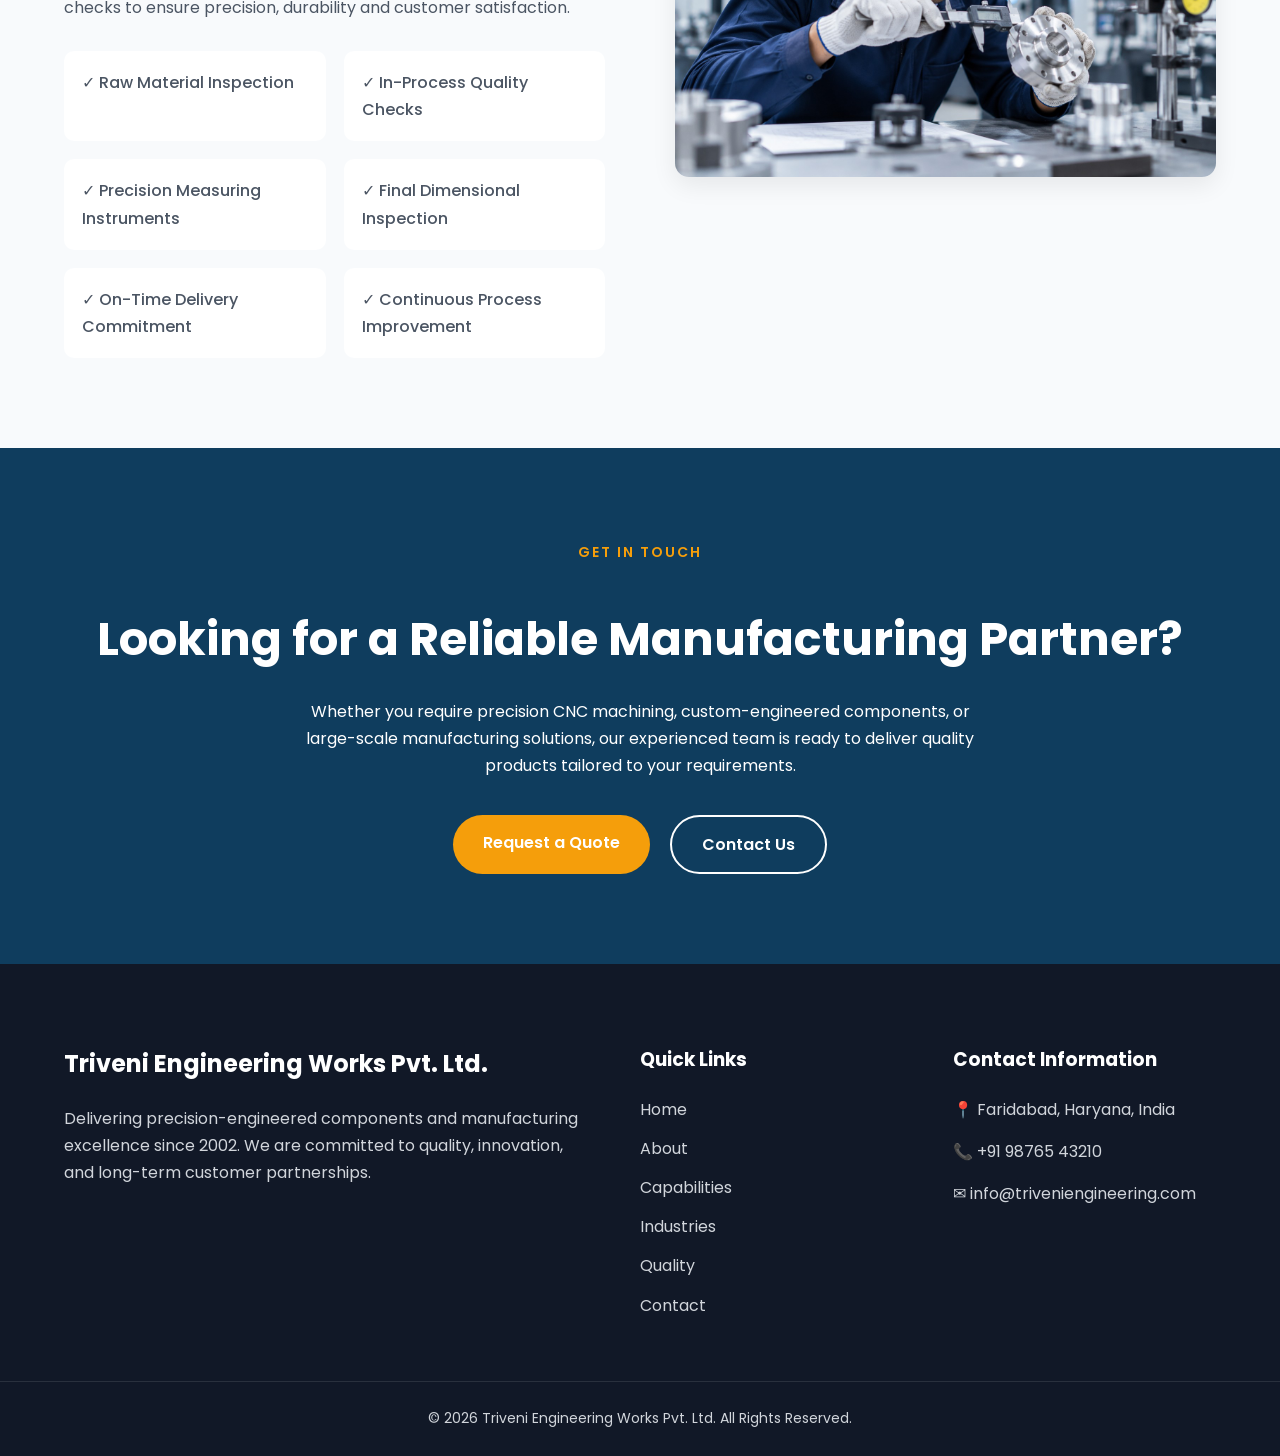
==== commit 0d7c6337: "feat: redesign hero section and update homepage images" ====
--- a/index.html
+++ b/index.html
@@ -64,58 +64,41 @@
 
     <section class="hero">
 
-        <div class="container hero-container">
-
-            <div class="hero-left">
-
-                <span class="hero-tag">
-
-                    PRECISION ENGINEERING & CNC MANUFACTURING
-
-                </span>
-
-                <h1>
-
-                    Precision Engineered Components
-                    <br>
-                    For Modern Industries
-
-                </h1>
-
-                <p>
-
-                    Triveni Engineering Works Pvt. Ltd. manufactures high-quality CNC machined components, precision engineered parts, and fabricated assemblies for automotive, industrial, construction, and heavy engineering sectors across India.
-
-                </p>
-
-                <div class="hero-buttons">
-
-                    <a href="#" class="btn">
-
-                        Request Quote
-
-                    </a>
-
-                    <a href="#" class="btn-outline">
-
-                        Explore Capabilities
-
-                    </a>
-
-                </div>
-
-            </div>
-
-            <div class="hero-right">
-
-                <img src="assets/images/hero.jpeg"
-                    alt="Manufacturing Illustration">
-
-            </div>
-
-        </div>
-
-    </section>
+    <div class="container hero-container">
+
+        <div class="hero-content">
+
+            <span class="hero-tag">
+                Precision Engineering Since 2002
+            </span>
+
+            <h1>
+                Precision Engineered Components<br>
+                For Modern Industries
+            </h1>
+
+            <p>
+                Triveni Engineering Works Pvt. Ltd. manufactures precision CNC machined
+                components, fabricated assemblies and custom engineering solutions for
+                automotive, construction and industrial sectors.
+            </p>
+
+            <div class="hero-buttons">
+                <a href="#" class="btn">Request Quote</a>
+                <a href="#" class="btn-outline">Our Capabilities</a>
+            </div>
+
+        </div>
+
+        <div class="hero-image">
+
+            <img src="assets/images/heroo.jpeg" alt="Triveni Engineering">
+
+        </div>
+
+    </div>
+
+</section>
         <!-- ================= COMPANY STATS ================= -->
 
     <section class="stats">
--- a/css/style.css
+++ b/css/style.css
@@ -134,53 +134,53 @@
     background:#0f3d5e;
     color:#fff;
 }
-
 .hero{
-    padding:170px 0 100px;
+    padding:150px 0 90px;
+    background:#fff;
 }
 
 .hero-container{
     display:grid;
-    grid-template-columns:repeat(2,1fr);
-    gap:70px;
+    grid-template-columns:1.1fr 1fr;
+    gap:60px;
     align-items:center;
 }
 
 .hero-tag{
     display:inline-block;
     padding:10px 18px;
-    background:#eef6fb;
+    background:#eef5fb;
     color:#0f3d5e;
     border-radius:30px;
     font-size:14px;
     font-weight:600;
+    margin-bottom:20px;
+}
+
+.hero h1{
+    font-size:72px;
+    line-height:1.05;
+    color:#162033;
     margin-bottom:25px;
-}
-
-.hero h1{
-    font-size:58px;
-    line-height:1.15;
-    color:#1f2937;
-    margin-bottom:25px;
+    font-weight:700;
 }
 
 .hero p{
-    font-size:18px;
+    font-size:19px;
+    max-width:580px;
     margin-bottom:35px;
+    color:#5b6472;
 }
 
 .hero-buttons{
     display:flex;
-    gap:20px;
-}
-
-.hero-right{
-    display:flex;
-    justify-content:center;
-}
-
-.hero-right img{
-    max-width:560px;
+    gap:18px;
+}
+
+.hero-image img{
+    width:100%;
+    border-radius:18px;
+    object-fit:cover;
 }
 
 .stats{
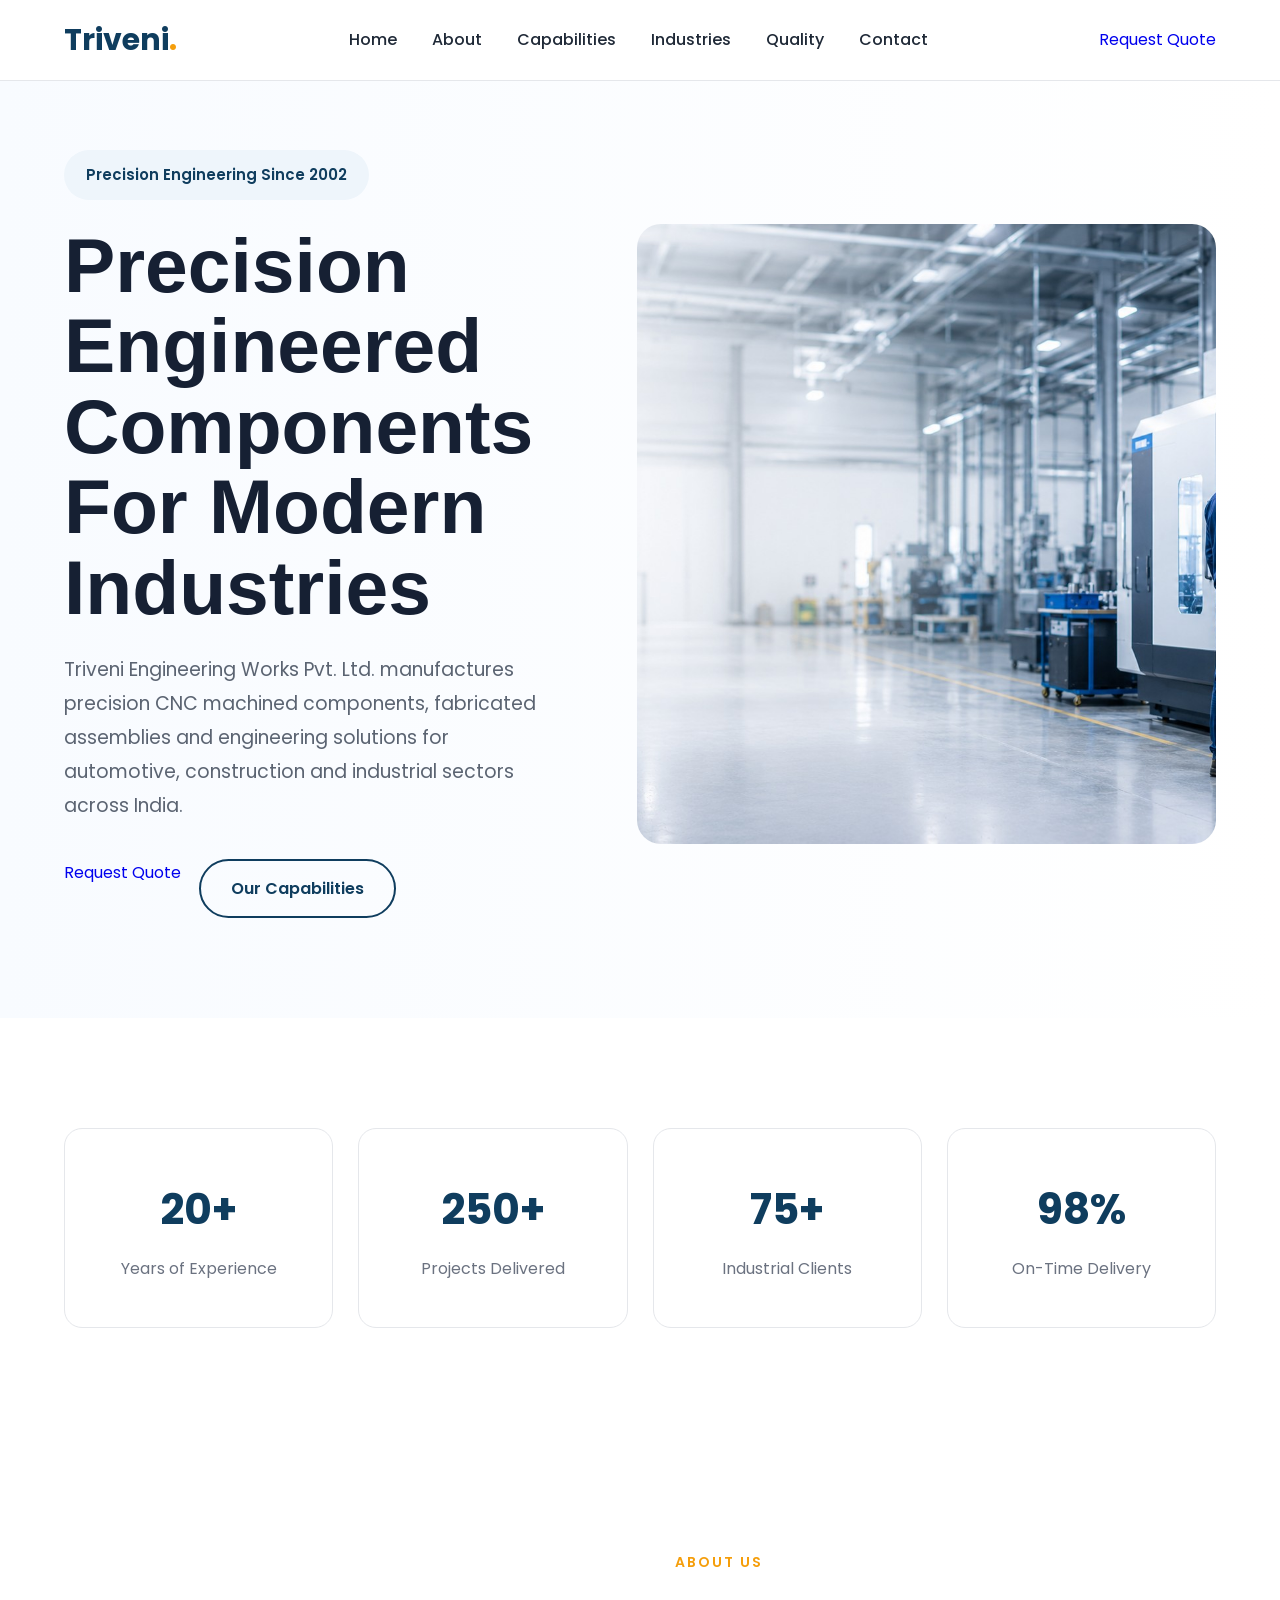
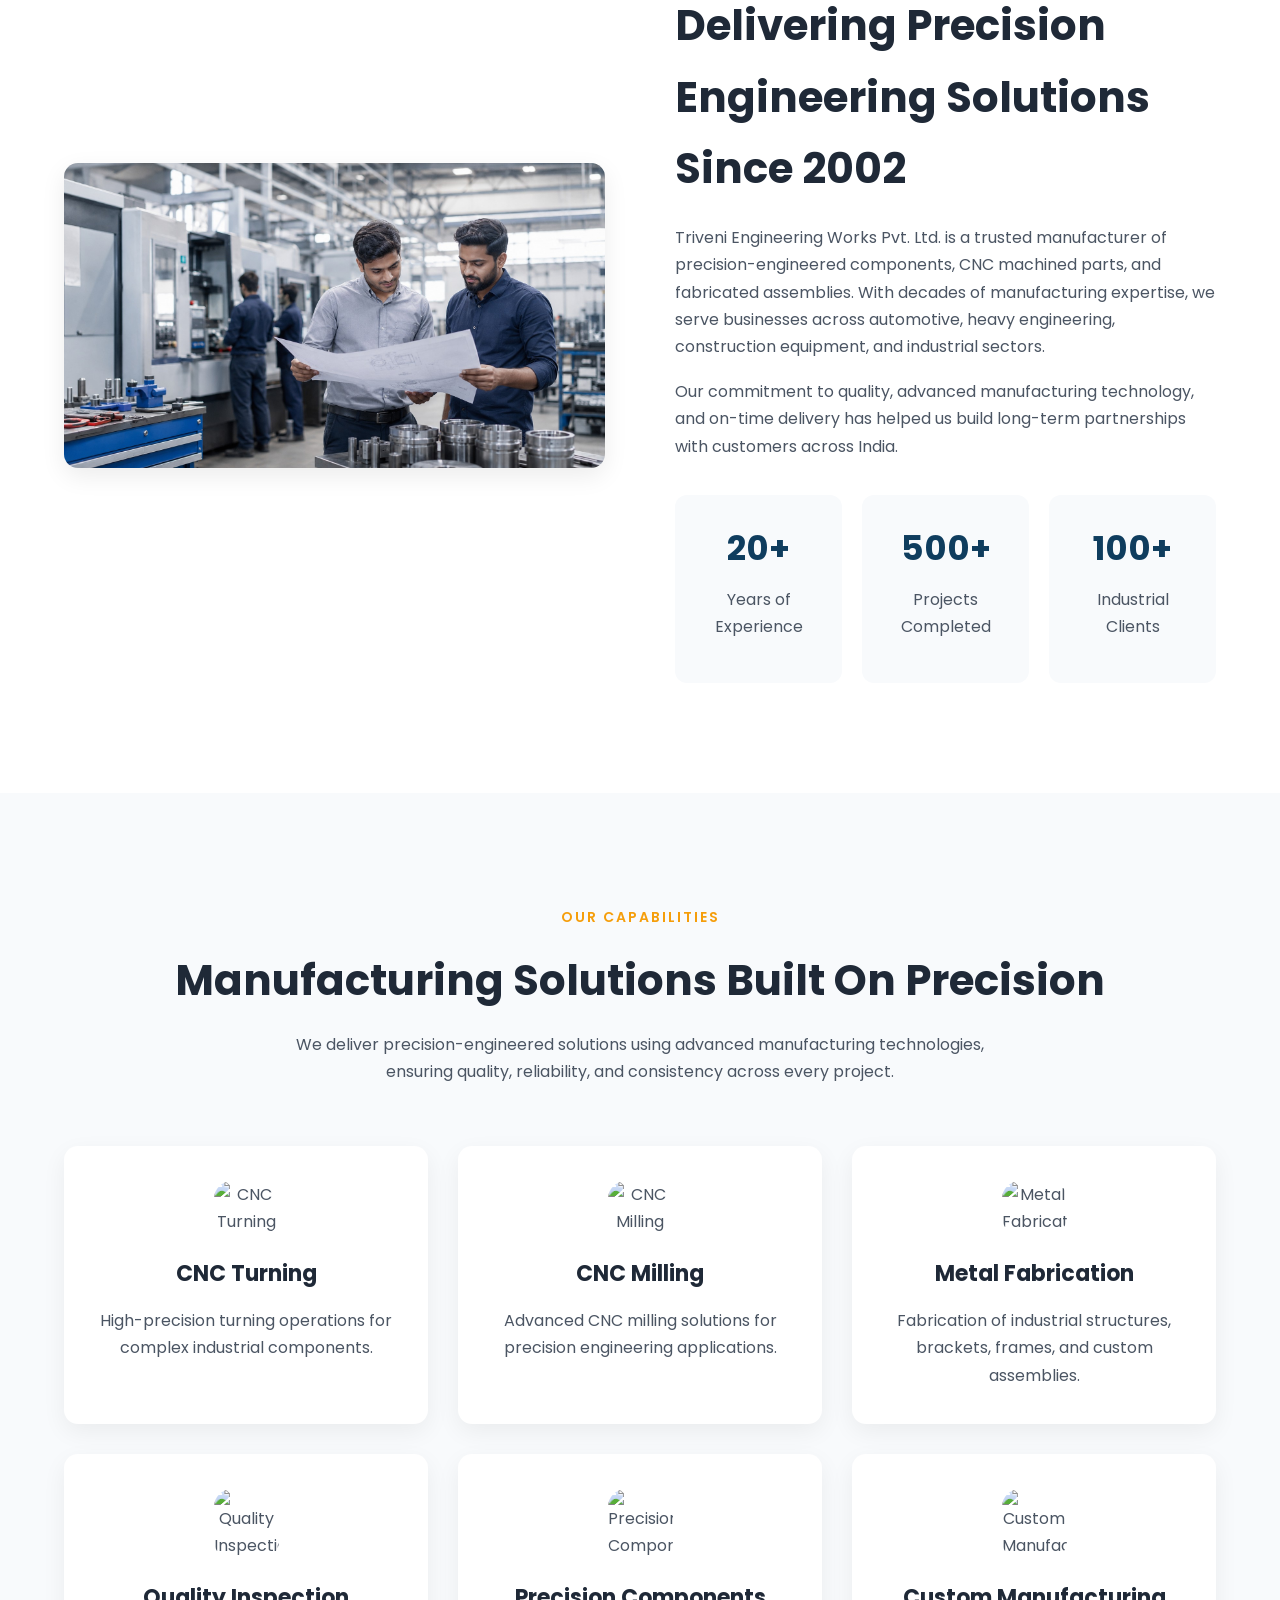
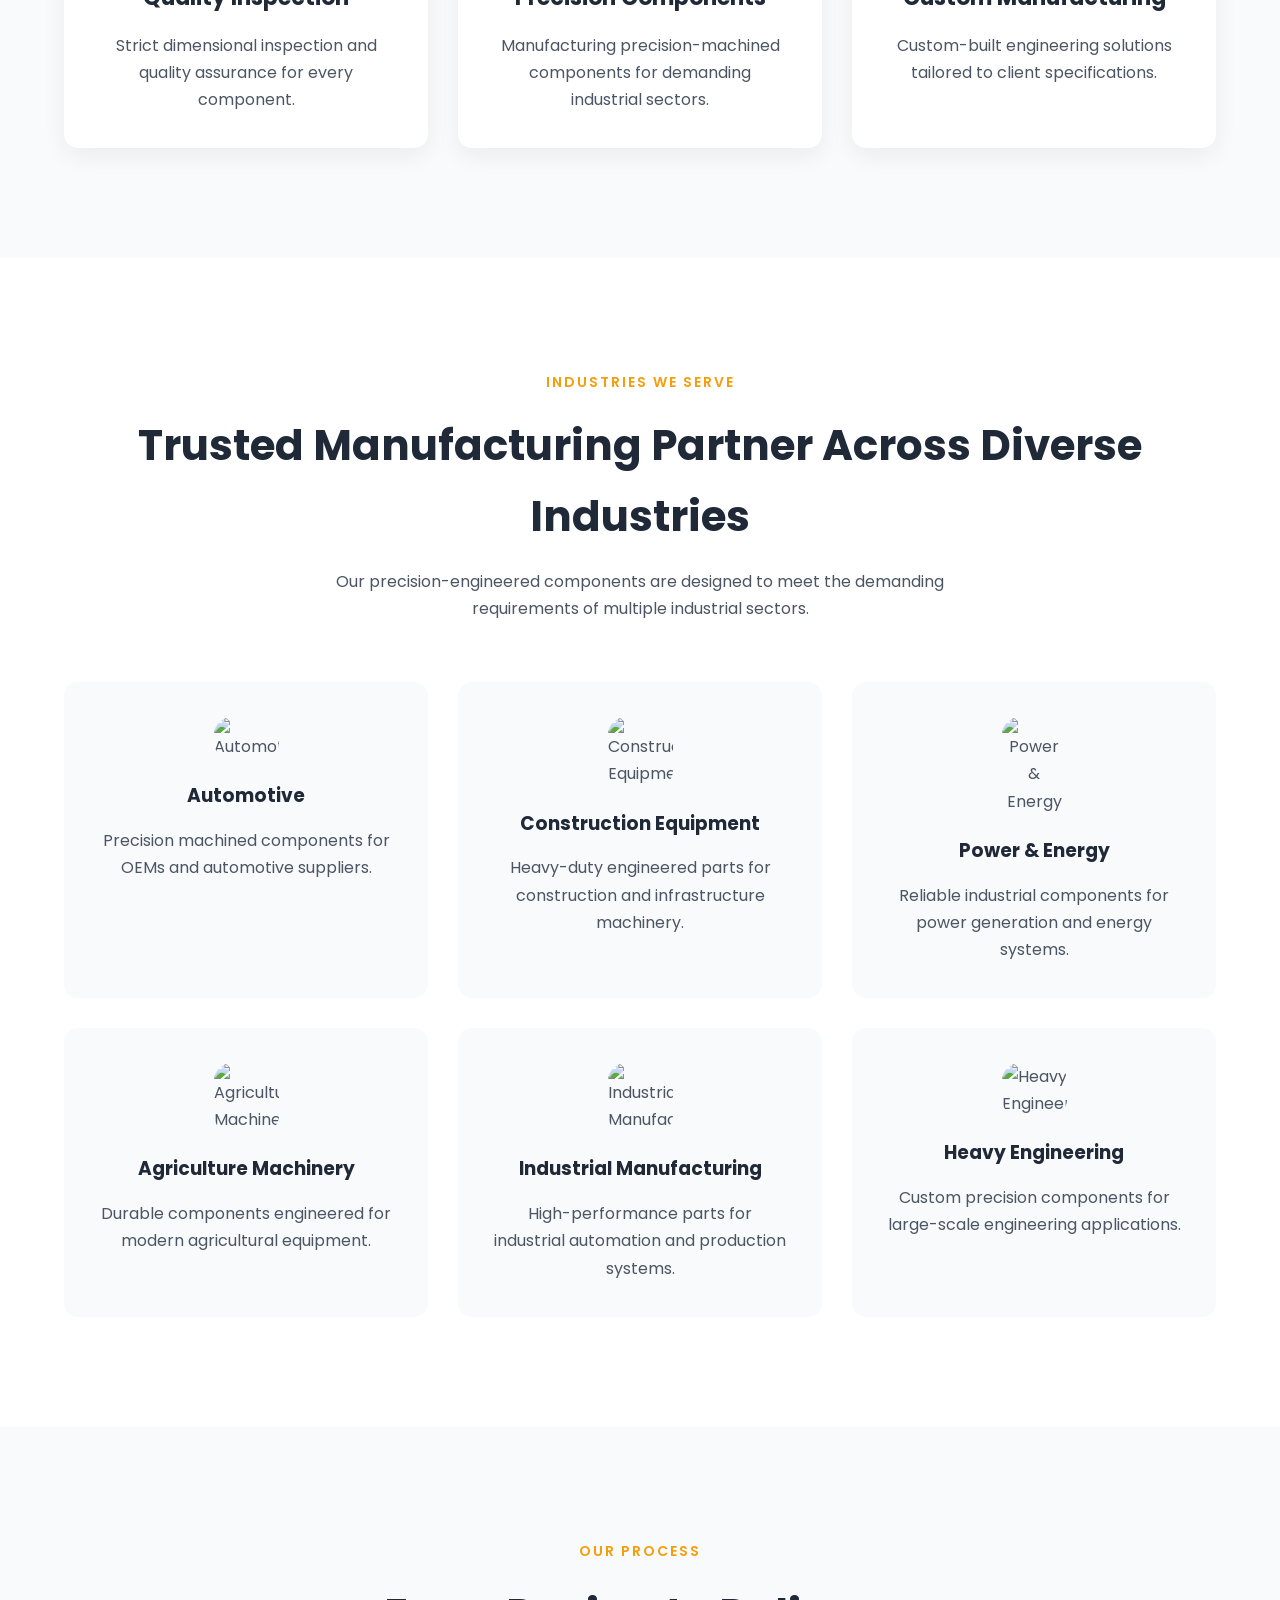
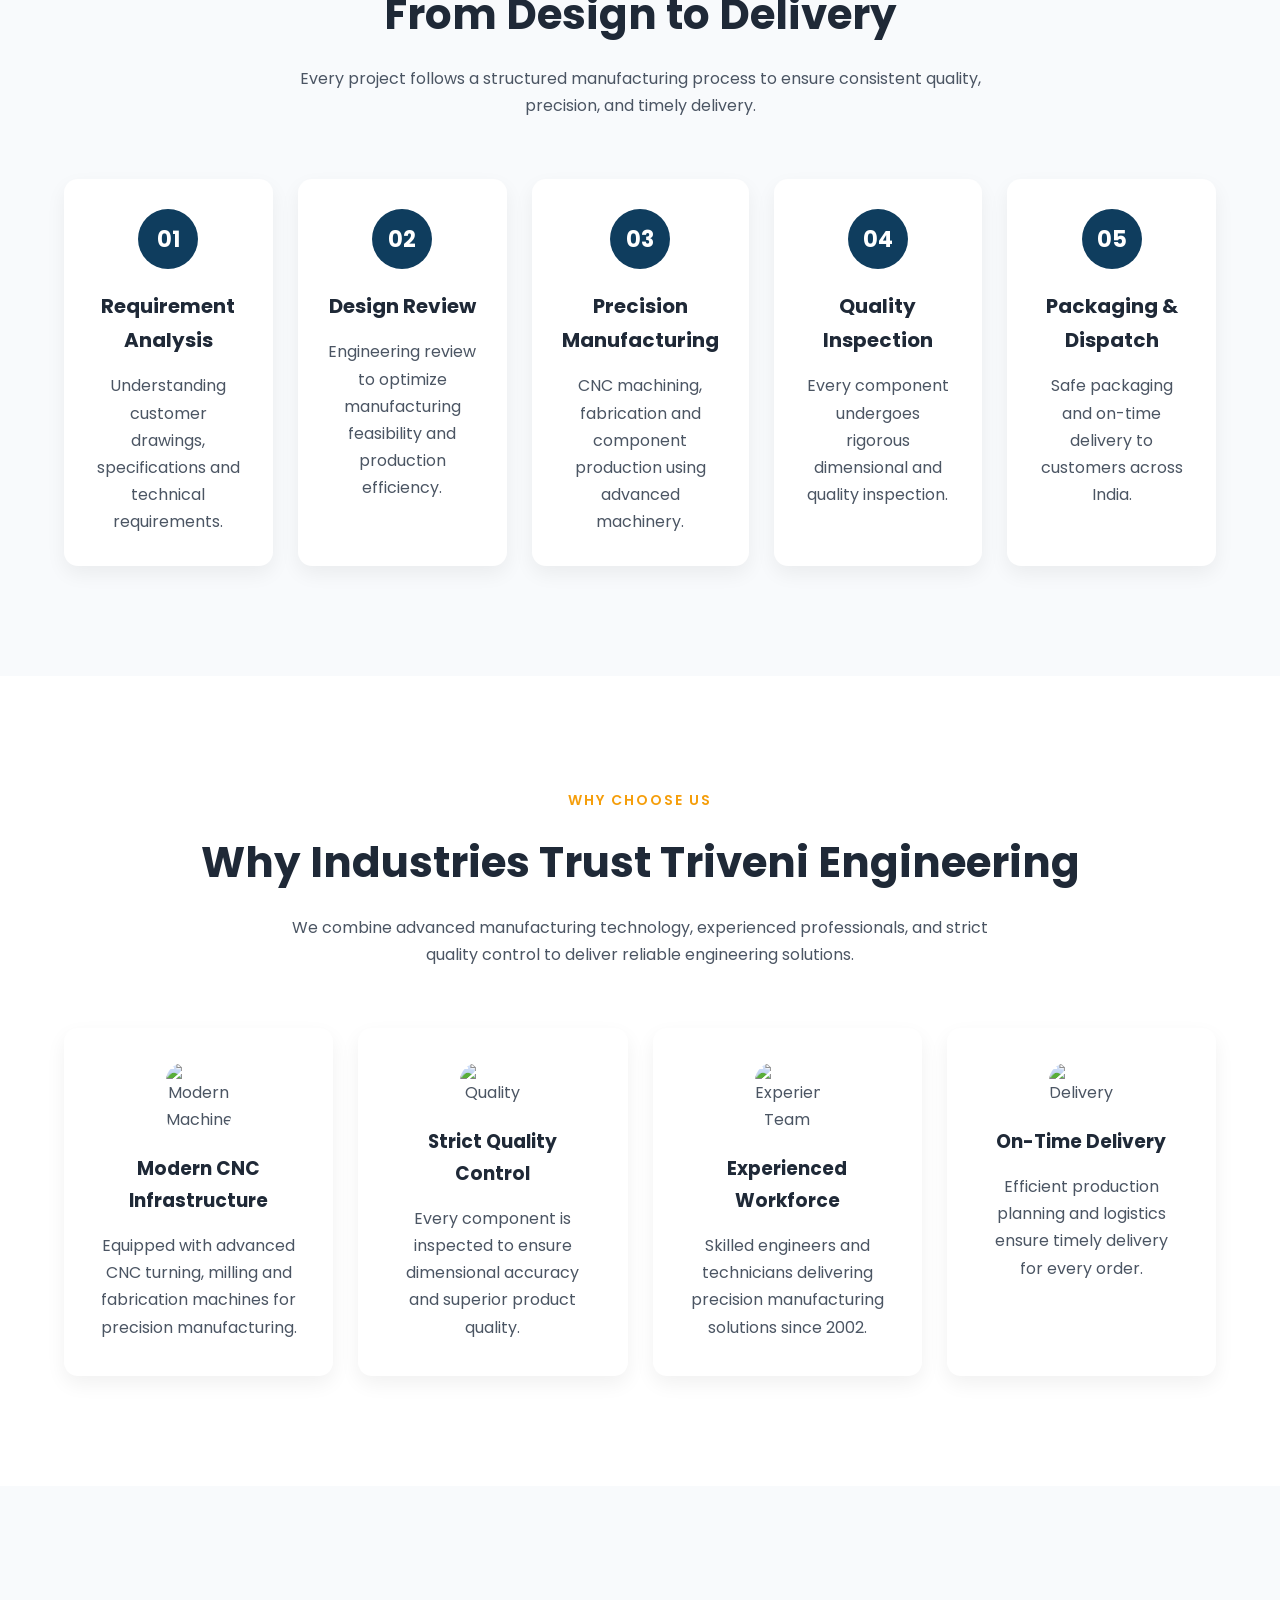
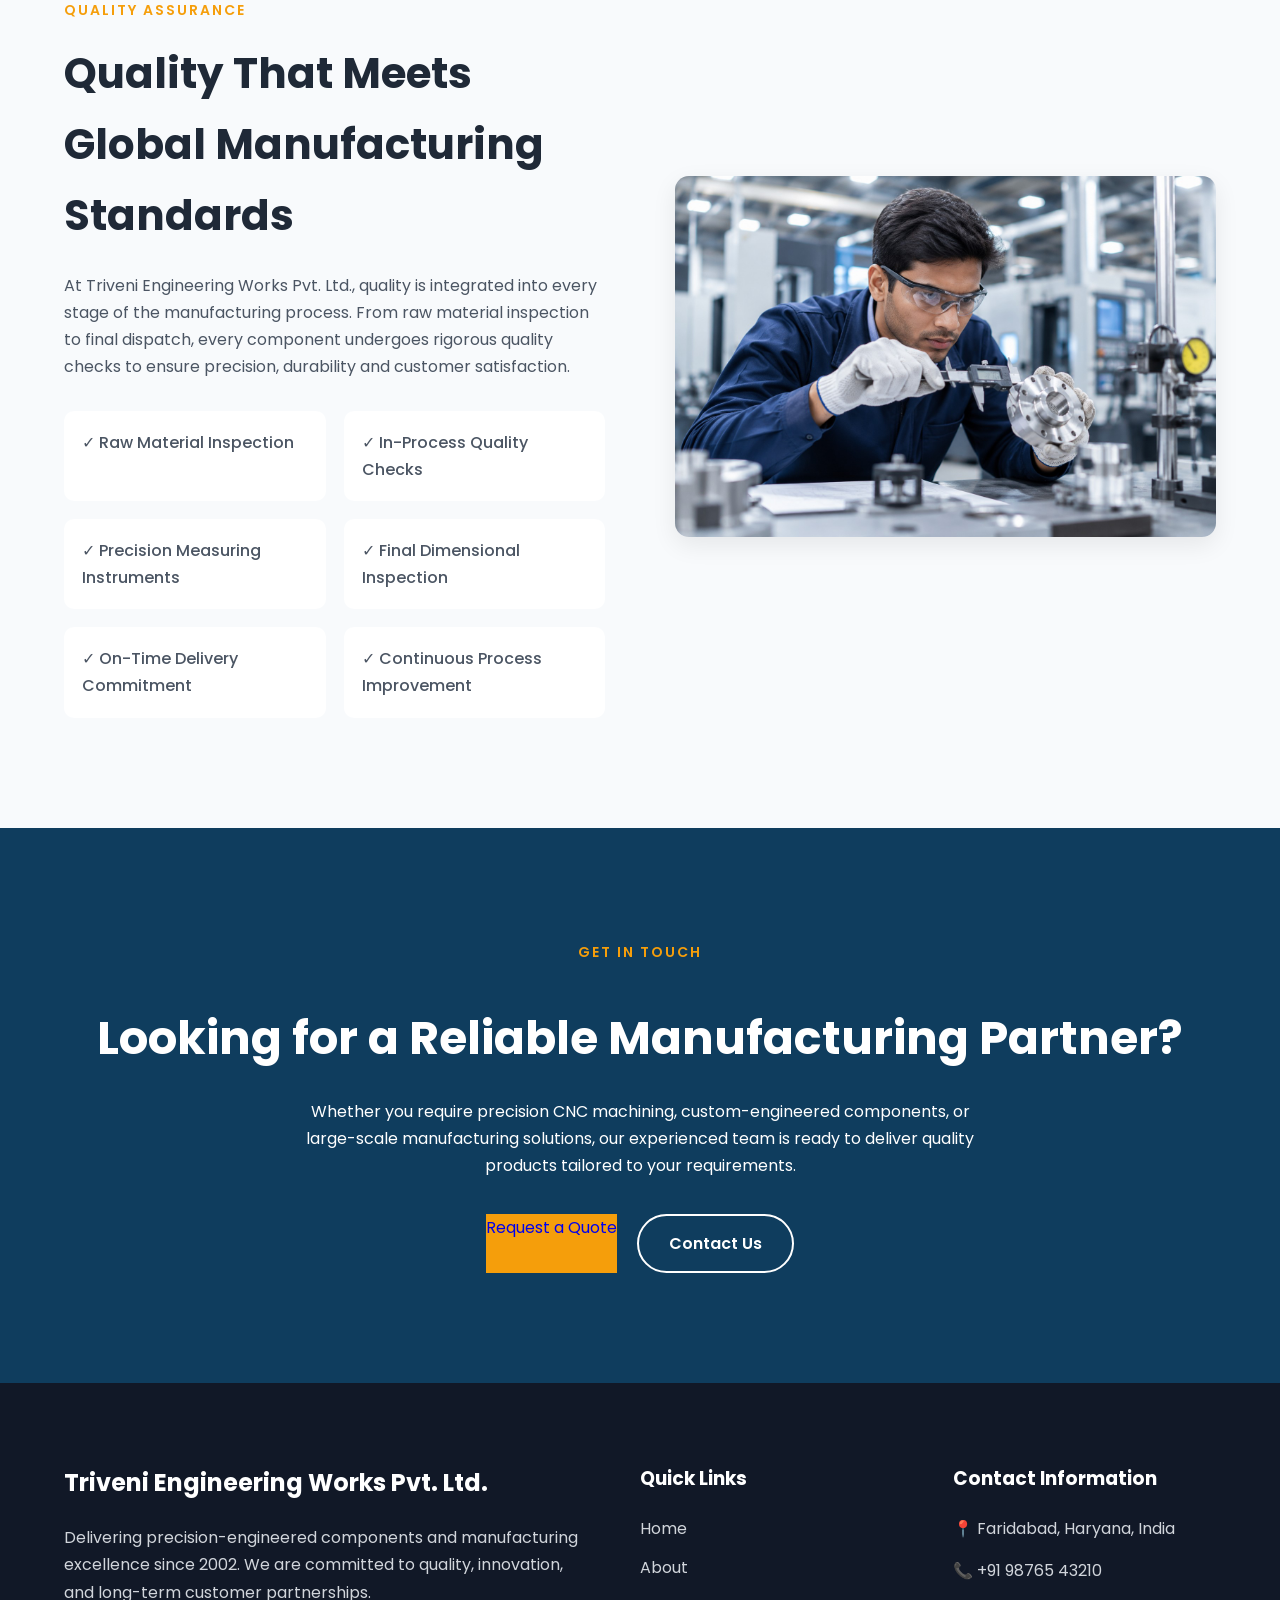
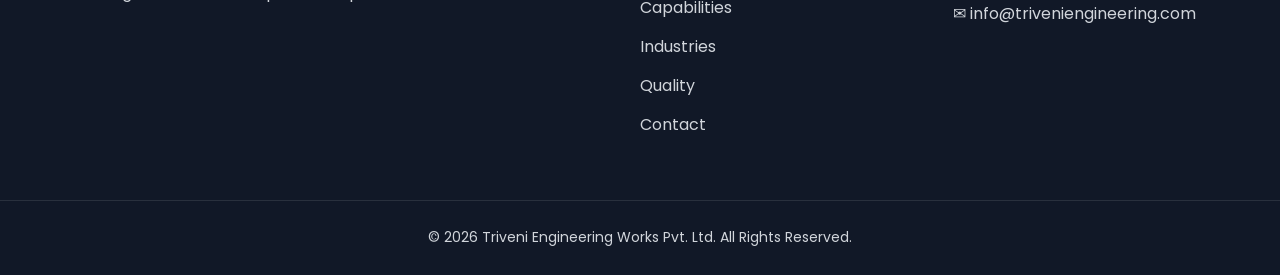
==== commit 9b955b18: "Updated hero section" ====
--- a/index.html
+++ b/index.html
@@ -62,7 +62,7 @@
 
     <!-- ================= HERO ================= -->
 
-    <section class="hero">
+   <section class="hero">
 
     <div class="container hero-container">
 
@@ -73,32 +73,36 @@
             </span>
 
             <h1>
-                Precision Engineered Components<br>
+                Precision<br>
+                Engineered<br>
+                Components<br>
                 For Modern Industries
             </h1>
 
             <p>
                 Triveni Engineering Works Pvt. Ltd. manufactures precision CNC machined
-                components, fabricated assemblies and custom engineering solutions for
-                automotive, construction and industrial sectors.
+                components, fabricated assemblies and engineering solutions for
+                automotive, construction and industrial sectors across India.
             </p>
 
             <div class="hero-buttons">
+
                 <a href="#" class="btn">Request Quote</a>
+
                 <a href="#" class="btn-outline">Our Capabilities</a>
+
             </div>
 
         </div>
 
         <div class="hero-image">
 
-            <img src="assets/images/heroo.jpeg" alt="Triveni Engineering">
+            <img src="assets/images/herooo.jpeg" alt="Hero">
 
         </div>
 
     </div>
-
-</section>
+   </section>
         <!-- ================= COMPANY STATS ================= -->
 
     <section class="stats">
--- a/css/style.css
+++ b/css/style.css
@@ -18,6 +18,7 @@
 img{
     width:100%;
     display:block;
+    border-radius:18px;
 }
 
 a{
@@ -35,7 +36,7 @@
 }
 
 section{
-    padding:90px 0;
+    padding:110px 0;
 }
 
 .section-tag{
@@ -106,18 +107,20 @@
     color:#0f3d5e;
 }
 
-.btn{
+.btn-outline{
     display:inline-block;
-    padding:14px 30px;
+    padding:15px 34px;
+    border:2px solid #0f3d5e;
+    border-radius:50px;
+    color:#0f3d5e;
+    font-weight:600;
+    transition:.3s;
+}
+
+.btn-outline:hover{
     background:#0f3d5e;
     color:#fff;
-    border-radius:40px;
-    transition:.3s;
-    font-weight:600;
-}
-
-.btn:hover{
-    background:#0b2e46;
+    transform:translateY(-3px);
 }
 
 .btn-outline{
@@ -135,41 +138,45 @@
     color:#fff;
 }
 .hero{
-    padding:150px 0 90px;
-    background:#fff;
+    padding:150px 0 100px;
+    background:linear-gradient(to right,#f8fbff,#ffffff);
 }
 
 .hero-container{
     display:grid;
-    grid-template-columns:1.1fr 1fr;
-    gap:60px;
+    grid-template-columns:1fr 1.15fr;
+    gap:70px;
     align-items:center;
+}
+
+.hero-content{
+    max-width:560px;
 }
 
 .hero-tag{
     display:inline-block;
-    padding:10px 18px;
+    padding:12px 22px;
     background:#eef5fb;
     color:#0f3d5e;
-    border-radius:30px;
-    font-size:14px;
+    border-radius:50px;
+    font-size:15px;
     font-weight:600;
-    margin-bottom:20px;
+    margin-bottom:25px;
 }
 
 .hero h1{
-    font-size:72px;
+    font-size:clamp(60px,6vw,86px);
     line-height:1.05;
     color:#162033;
+    font-weight:800;
     margin-bottom:25px;
-    font-weight:700;
 }
 
 .hero p{
     font-size:19px;
-    max-width:580px;
+    color:#5b6472;
+    line-height:1.8;
     margin-bottom:35px;
-    color:#5b6472;
 }
 
 .hero-buttons{
@@ -177,14 +184,16 @@
     gap:18px;
 }
 
+.hero-image{
+    display:flex;
+    justify-content:flex-end;
+}
+
 .hero-image img{
     width:100%;
-    border-radius:18px;
+    height:620px;
     object-fit:cover;
-}
-
-.stats{
-    background:#f8fafc;
+    border-radius:24px;
 }
 
 .stats-grid{
@@ -195,10 +204,16 @@
 
 .stat-card{
     background:#fff;
-    padding:40px;
-    text-align:center;
-    border-radius:12px;
-    box-shadow:0 8px 25px rgba(0,0,0,.08);
+    padding:45px 30px;
+    text-align:center;
+    border-radius:18px;
+    border:1px solid #e5e7eb;
+    transition:.3s;
+}
+
+.stat-card:hover{
+    transform:translateY(-8px);
+    box-shadow:0 18px 40px rgba(0,0,0,.08);
 }
 
 .stat-card h2{
@@ -532,16 +547,25 @@
 }
 @media(max-width:1100px){
 
-    .hero-container,
-    .about-container,
-    .quality-container{
-        grid-template-columns:1fr;
-        text-align:center;
-    }
+.hero-container,
+.about-container,
+.quality-container{
+    grid-template-columns:1fr;
+    gap:50px;
+    text-align:center;
+}
 
     .hero-buttons{
         justify-content:center;
     }
+    .hero-image{
+    justify-content:center;
+}
+
+.hero-image img{
+    height:auto;
+    max-width:100%;
+}
 
     .hero-right{
         margin-top:40px;
